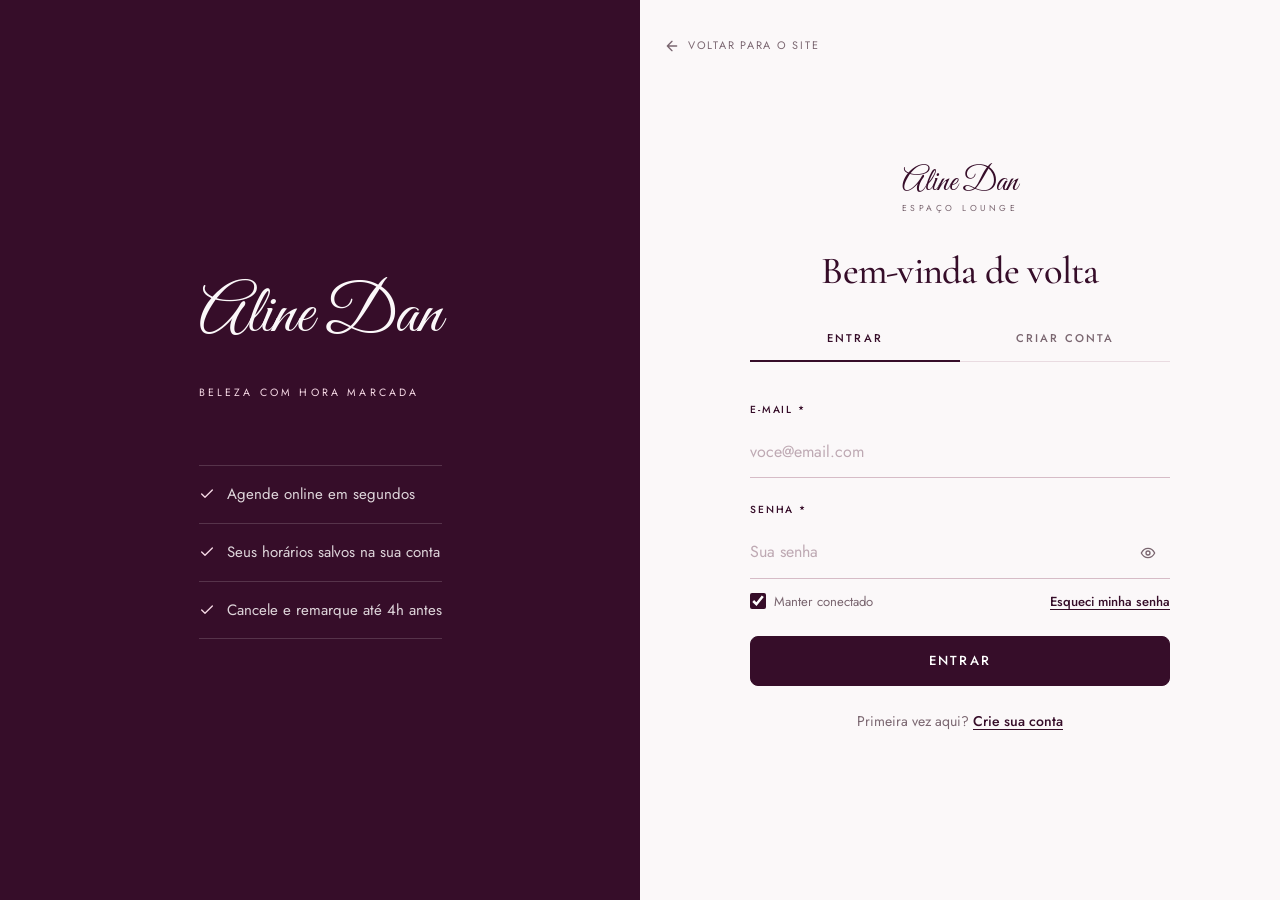
==== admin.html @ 1e23d1c7 "Menu travava ao abrir fora do hero: o desfoque do cabeçalho prendia o menu Fora do hero o cabeçalho " ====
<!DOCTYPE html>
<html lang="pt-BR">
<head>
  <meta charset="UTF-8" />
  <meta name="viewport" content="width=device-width, initial-scale=1" />
  <meta name="robots" content="noindex" />
  <meta name="description" content="Painel administrativo do salão Aline Dan." />
  <title>Painel · Aline Dan Espaço Lounge</title>
  <link rel="preconnect" href="https://fonts.googleapis.com" />
  <link rel="preconnect" href="https://fonts.gstatic.com" crossorigin />
  <link href="https://fonts.googleapis.com/css2?family=Cormorant+Garamond:ital,wght@0,400;0,500;0,600;1,400;1,500&family=Great+Vibes&family=Jost:wght@300;400;500&display=swap" rel="stylesheet" />
  <link rel="stylesheet" href="styles.css?v=95" />
</head>
<body>
  <a class="skip-link" href="#conteudo">Pular para o conteúdo</a>

  <header class="site-header is-solid">
    <div class="container header-inner">
      <a href="index.html" class="header-back">
        <svg class="icon icon-sm" viewBox="0 0 24 24" fill="none" stroke="currentColor" stroke-width="1.5" stroke-linecap="round" stroke-linejoin="round" aria-hidden="true"><path d="M19 12H5M12 19l-7-7 7-7"/></svg>
        <span>Ver o site</span>
      </a>

      <a href="index.html" class="brand" aria-label="Aline Dan — início">
        <span class="brand-script">Aline Dan</span>
        <span class="brand-sub">Painel administrativo</span>
      </a>

      <nav class="account-nav" aria-label="Navegação da conta">
        <a href="minha-conta.html" class="account-nav-link">Minha conta</a>
        <button type="button" class="btn-logout" id="btnLogout" aria-label="Sair da conta" title="Sair">
          <svg class="icon icon-sm" viewBox="0 0 24 24" fill="none" stroke="currentColor" stroke-width="1.5" stroke-linecap="round" stroke-linejoin="round" aria-hidden="true"><path d="M9 21H5a2 2 0 0 1-2-2V5a2 2 0 0 1 2-2h4"/><polyline points="16 17 21 12 16 7"/><line x1="21" y1="12" x2="9" y2="12"/></svg>
        </button>
      </nav>
    </div>
  </header>

  <main id="conteudo" class="account-page">
    <div class="container">
      <div id="adminLoading" class="bookings-empty"><p>Carregando o painel…</p></div>

      <div id="adminContent" hidden>
        <!-- Abas principais -->
        <div class="admin-tabs" role="tablist" aria-label="Seções do painel">
          <button type="button" class="admin-tab is-active" data-admin-tab="agenda" role="tab" aria-selected="true">Agenda</button>
          <button type="button" class="admin-tab" data-admin-tab="servicos" role="tab" aria-selected="false">Serviços</button>
          <button type="button" class="admin-tab" data-admin-tab="relatorio" role="tab" aria-selected="false">Relatório</button>
        </div>

        <!-- ================= AGENDA ================= -->
        <section id="tab-agenda">
          <div class="day-nav" role="group" aria-label="Escolher o dia">
            <button type="button" class="day-nav-btn" id="btnPrevDay" aria-label="Anterior">
              <svg class="icon icon-sm" viewBox="0 0 24 24" fill="none" stroke="currentColor" stroke-width="2" stroke-linecap="round" stroke-linejoin="round" aria-hidden="true"><path d="M15 18l-6-6 6-6"/></svg>
            </button>
            <div class="day-nav-current">
              <strong id="dayLabel">—</strong>
              <span class="day-nav-badge" id="dayBadge" hidden></span>
            </div>
            <button type="button" class="day-nav-btn" id="btnNextDay" aria-label="Próximo">
              <svg class="icon icon-sm" viewBox="0 0 24 24" fill="none" stroke="currentColor" stroke-width="2" stroke-linecap="round" stroke-linejoin="round" aria-hidden="true"><path d="M9 18l6-6-6-6"/></svg>
            </button>
            <button type="button" class="btn btn-ghost btn-sm" id="btnToday">Hoje</button>
            <label class="day-nav-picker">
              <span class="sr-only">Ir para uma data</span>
              <input type="date" id="dayPicker" aria-label="Ir para uma data" />
            </label>
            <div class="view-toggle" role="group" aria-label="Modo de visualização">
              <button type="button" class="view-toggle-btn is-active" id="btnViewDay" aria-pressed="true">Dia</button>
              <button type="button" class="view-toggle-btn" id="btnViewWeek" aria-pressed="false">Semana</button>
            </div>
          </div>

          <div class="admin-actions">
            <button type="button" class="btn btn-primary btn-sm" id="btnNewBooking" aria-expanded="false" aria-controls="newBookingForm">
              <svg class="icon icon-sm" viewBox="0 0 24 24" fill="none" stroke="currentColor" stroke-width="2" stroke-linecap="round" aria-hidden="true"><line x1="12" y1="5" x2="12" y2="19"/><line x1="5" y1="12" x2="19" y2="12"/></svg>
              Novo agendamento
            </button>
            <button type="button" class="btn btn-ghost btn-sm" id="btnNewBlock" aria-expanded="false" aria-controls="newBlockForm">
              <svg class="icon icon-sm" viewBox="0 0 24 24" fill="none" stroke="currentColor" stroke-width="2" stroke-linecap="round" aria-hidden="true"><circle cx="12" cy="12" r="10"/><line x1="4.9" y1="4.9" x2="19.1" y2="19.1"/></svg>
              Bloquear horário
            </button>
            <button type="button" class="btn btn-ghost btn-sm" id="btnRefresh">Atualizar</button>
          </div>

          <!-- Formulário: agendamento de balcão -->
          <form id="newBookingForm" class="admin-form" hidden novalidate>
            <h2 class="account-card-title">Novo agendamento (balcão)</h2>
            <div class="admin-form-grid">
              <div class="form-field">
                <label for="nbService">Serviço</label>
                <select id="nbService"></select>
              </div>
              <div class="form-field">
                <label for="nbPro">Profissional</label>
                <select id="nbPro"></select>
              </div>
              <div class="form-field">
                <label for="nbDate">Data</label>
                <input type="date" id="nbDate" />
              </div>
              <div class="form-field">
                <label for="nbTime">Horário</label>
                <select id="nbTime"><option value="">Escolha data/serviço</option></select>
              </div>
            </div>
            <div class="client-mode" role="radiogroup" aria-label="Tipo de cliente">
              <label class="client-mode-option"><input type="radio" name="nbClientMode" value="registered" checked /> Cliente cadastrada</label>
              <label class="client-mode-option"><input type="radio" name="nbClientMode" value="guest" /> Sem cadastro (balcão)</label>
            </div>
            <div id="nbRegisteredBox">
              <div class="form-field client-search">
                <label for="nbClientSearch">Buscar cliente (nome, e-mail ou telefone)</label>
                <input type="text" id="nbClientSearch" placeholder="Digite pelo menos 2 letras…" autocomplete="off" />
                <div class="client-results" id="nbClientResults" hidden></div>
                <p class="field-hint" id="nbClientChosen">Nenhuma cliente selecionada.</p>
              </div>
            </div>
            <div id="nbGuestBox" hidden>
              <div class="admin-form-grid">
                <div class="form-field">
                  <label for="nbGuestName">Nome da cliente</label>
                  <input type="text" id="nbGuestName" minlength="3" placeholder="Ex.: Ana Paula" />
                </div>
                <div class="form-field">
                  <label for="nbGuestPhone">Telefone</label>
                  <input type="tel" id="nbGuestPhone" inputmode="numeric" placeholder="(11) 99999-9999" />
                </div>
              </div>
            </div>
            <p class="field-error" id="nbError" role="alert" hidden></p>
            <div class="inline-form-actions">
              <button type="submit" class="btn btn-primary btn-sm" id="nbSubmit">
                <span class="btn-label">Confirmar agendamento</span><span class="btn-spinner" aria-hidden="true"></span>
              </button>
              <button type="button" class="btn btn-ghost btn-sm" id="nbCancel">Fechar</button>
            </div>
          </form>

          <!-- Formulário: bloqueio de agenda -->
          <form id="newBlockForm" class="admin-form" hidden novalidate>
            <h2 class="account-card-title">Bloquear horário</h2>
            <div class="admin-form-grid">
              <div class="form-field">
                <label for="blkPro">Profissional</label>
                <select id="blkPro"></select>
              </div>
              <div class="form-field">
                <label for="blkDate">Data</label>
                <input type="date" id="blkDate" />
              </div>
              <div class="form-field">
                <label for="blkStart">Das</label>
                <select id="blkStart"></select>
              </div>
              <div class="form-field">
                <label for="blkEnd">Até</label>
                <select id="blkEnd"></select>
              </div>
            </div>
            <label class="client-mode-option"><input type="checkbox" id="blkAllDay" /> Dia inteiro (09h–19h)</label>
            <div class="form-field">
              <label for="blkReason">Motivo (opcional)</label>
              <input type="text" id="blkReason" maxlength="120" placeholder="Ex.: férias, médico, almoço estendido…" />
            </div>
            <p class="field-error" id="blkError" role="alert" hidden></p>
            <div class="inline-form-actions">
              <button type="submit" class="btn btn-primary btn-sm" id="blkSubmit">
                <span class="btn-label">Bloquear</span><span class="btn-spinner" aria-hidden="true"></span>
              </button>
              <button type="button" class="btn btn-ghost btn-sm" id="blkCancel">Fechar</button>
            </div>
          </form>

          <div class="stat-grid" id="dayStats" aria-label="Resumo do dia">
            <div class="stat-card"><span class="stat-value" id="statBookings">–</span><span class="stat-label">Agendamentos no dia</span></div>
            <div class="stat-card"><span class="stat-value" id="statRevenue">–</span><span class="stat-label">Faturamento previsto</span></div>
            <div class="stat-card"><span class="stat-value" id="statFree">–</span><span class="stat-label">Horas livres na equipe</span></div>
          </div>

          <div id="blocksList"></div>
          <div id="cancelledList"></div>
          <div id="agendaWrap" aria-live="polite"></div>
        </section>

        <!-- ================= SERVIÇOS ================= -->
        <section id="tab-servicos" hidden>
          <header class="account-head">
            <h2>Serviços e preços</h2>
            <p class="section-sub">Altere nome, preço, duração e descrição — o site é atualizado na hora. Desative um serviço para escondê-lo sem perder o histórico.</p>
          </header>
          <div id="servicesEditor"></div>
          <button type="button" class="btn btn-primary btn-sm" id="btnAddService">
            <svg class="icon icon-sm" viewBox="0 0 24 24" fill="none" stroke="currentColor" stroke-width="2" stroke-linecap="round" aria-hidden="true"><line x1="12" y1="5" x2="12" y2="19"/><line x1="5" y1="12" x2="19" y2="12"/></svg>
            Adicionar serviço
          </button>
        </section>

        <!-- ================= RELATÓRIO ================= -->
        <section id="tab-relatorio" hidden>
          <header class="account-head">
            <h2>Relatório mensal</h2>
            <p class="section-sub">Números do mês com comparação ao mês anterior.</p>
          </header>
          <div class="form-field report-month">
            <label for="reportMonth">Mês</label>
            <input type="month" id="reportMonth" />
          </div>
          <div id="reportWrap"></div>
        </section>
      </div>
    </div>
  </main>

  <footer class="site-footer account-footer">
    <div class="container footer-bottom">
      <p>© 2026 Aline Dan — Salão de Beleza · Painel administrativo</p>
    </div>
  </footer>

  <script src="common.js?v=95"></script>
  <script src="admin.js?v=95"></script>
</body>
</html>
---- styles.css ----
/* ============================================================
   Aline Dan Espaço Lounge — Sistema visual "Editorial"
   Inspirado em: The Lane Salon, Spoke & Weal, Meche, Core Atelier,
   Woolmers e Salon SCK.
   Princípios: contraste tipográfico extremo, rótulos em caixa-alta
   espaçados, muito respiro, contorno fino no lugar de sombra.
   A marca é ROSA — aqui ele é usado com a disciplina que aqueles
   sites usam o preto.
   ============================================================ */

:root {
  /* ---- Marca ---- */
  --rosa: #D94F86;          /* rosa vivo: detalhes */
  --rosa-claro: #F6D9E5;
  --rosa-tint: #FBEAF1;
  --rosa-veu: #FDF4F8;

  /* ---- Semânticas ---- */
  --color-primary: var(--vinho);
  --color-primary-hover: var(--vinho-claro);
  --color-on-primary: #FFFFFF;
  --color-secondary: var(--rosa-claro);
  --color-accent: var(--vinho-claro);
  --color-background: #FBF8F9;
  --color-surface: #FFFFFF;
  --vinho: #360D29;              /* COR PRINCIPAL DA MARCA */
  --vinho-claro: #4A1339;        /* um tom acima, para hover */
  --vinho-escuro: #240818;       /* base do degradê do hero */
  --color-foreground: var(--vinho);
  --color-text: #3D2A31;
  --color-text-muted: #7A6670;
  --color-border: #E9DBE1;
  --color-border-strong: #D6BCC7;
  --color-tint: var(--rosa-tint);
  --color-tint-soft: var(--rosa-veu);
  --color-destructive: #B42318;
  --color-success: #0F7B52;
  --color-success-bg: #ECFDF5;
  --color-ring: var(--vinho);
  --color-ink-inverse: #FBF8F9;

  /* ---- Tipografia ---- */
  --font-display: 'Cormorant Garamond', Georgia, serif;
  --font-heading: 'Cormorant Garamond', Georgia, serif;
  --font-body: 'Jost', system-ui, -apple-system, sans-serif;
  --font-script: 'Great Vibes', cursive;

  /* ---- Espaço (respiro editorial) ---- */
  --space-1: 4px;  --space-2: 8px;  --space-3: 12px; --space-4: 16px;
  --space-5: 24px; --space-6: 40px; --space-7: 64px; --space-8: 104px;
  --space-9: 152px;

  /* ---- Forma ---- */
  --radius-sm: 8px;
  --radius-md: 14px;
  --radius-lg: 20px;
  --radius-full: 999px;
  --hairline: 1px solid var(--color-border);

  --shadow-sm: 0 1px 2px rgba(54, 13, 41, 0.05);
  --shadow-md: 0 2px 8px rgba(54, 13, 41, 0.06), 0 12px 32px rgba(54, 13, 41, 0.07);
  --shadow-lg: 0 4px 16px rgba(54, 13, 41, 0.07), 0 32px 72px rgba(54, 13, 41, 0.11);

  /* ---- Movimento ---- */
  --ease: cubic-bezier(0.22, 1, 0.36, 1);
  /* Curva com aceleração E desaceleração: nada começa nem para de supetão.
     É a que usamos onde o movimento é grande e dá para reparar. */
  --ease-soft: cubic-bezier(0.4, 0.06, 0.16, 1);
  --dur: 300ms;
  --dur-slow: 780ms;            /* entradas ao rolar a página */
  --dur-header: 450ms;          /* troca de estado do cabeçalho */
  --header-h: 84px;
  --header-h-solid: 70px;
}

/* ============================================================
   RESET
   ============================================================ */
*, *::before, *::after { box-sizing: border-box; }
html { scroll-behavior: smooth; -webkit-text-size-adjust: 100%; }
body {
  margin: 0;
  font-family: var(--font-body);
  font-size: 16px;
  line-height: 1.65;
  color: var(--color-text);
  background: var(--color-background);
  -webkit-font-smoothing: antialiased;
  -moz-osx-font-smoothing: grayscale;
}
img, svg { max-width: 100%; display: block; }
[hidden] { display: none !important; }
h1, h2, h3, h4 {
  margin: 0;
  font-family: var(--font-display);
  color: var(--color-foreground);
  font-weight: 500;
  line-height: 1.04;
  letter-spacing: -0.02em;
}
p { margin: 0 0 var(--space-4); }
ul, ol { margin: 0; padding: 0; list-style: none; }
a { color: var(--color-primary); }
button { font: inherit; }
fieldset { border: 0; margin: 0; padding: 0; min-inline-size: auto; }
legend { padding: 0; }

:focus-visible {
  outline: 2px solid var(--color-ring);
  outline-offset: 3px;
}
.skip-link {
  position: absolute; left: -9999px; top: 0; z-index: 1000;
  background: var(--color-foreground); color: #fff;
  padding: var(--space-3) var(--space-5); font-weight: 500;
}
.skip-link:focus { left: 0; }
.sr-only {
  position: absolute; width: 1px; height: 1px; padding: 0; margin: -1px;
  overflow: hidden; clip: rect(0 0 0 0); white-space: nowrap; border: 0;
}

/* ============================================================
   ESTRUTURA
   ============================================================ */
.container { width: 100%; max-width: 1240px; margin-inline: auto; padding-inline: var(--space-5); }
.container-narrow { max-width: 780px; }
.container-wide { max-width: 1480px; }
@media (min-width: 900px) { .container { padding-inline: var(--space-7); } }

.icon { width: 20px; height: 20px; flex-shrink: 0; }
.icon-sm { width: 16px; height: 16px; }

.section { padding-block: var(--space-8); }
.section-alt { background: var(--color-surface); }
.section-tint { background: var(--rosa-veu); }

/* Rótulo de seção: caixa-alta, bem espaçado, com numeração editorial */
.eyebrow {
  display: inline-flex; align-items: center; gap: var(--space-3);
  font-size: 0.68rem; font-weight: 500;
  letter-spacing: 0.32em; text-transform: uppercase;
  color: var(--color-primary);
  margin: 0 0 var(--space-5);
}
.eyebrow::before {
  content: attr(data-num);
  font-variant-numeric: tabular-nums;
  color: var(--color-border-strong);
  letter-spacing: 0.1em;
}

.section-head { max-width: 720px; margin-bottom: var(--space-7); }
.section-head.is-centered { margin-inline: auto; text-align: center; }
.section-head.is-centered .eyebrow { justify-content: center; }
.section-head h2 { font-size: clamp(2.6rem, 6vw, 4.4rem); }
.section-head h2 em { font-style: italic; color: var(--color-primary); }
.section-sub {
  margin: var(--space-4) 0 0;
  font-size: 1.05rem; line-height: 1.75; color: var(--color-text-muted);
  max-width: 56ch;
}
.is-centered .section-sub { margin-inline: auto; }

/* Régua fina entre blocos */
.rule { border: 0; border-top: var(--hairline); margin: 0; }

/* ============================================================
   BOTÕES
   ============================================================ */
.btn {
  display: inline-flex; align-items: center; justify-content: center; gap: var(--space-2);
  min-height: 50px; padding: var(--space-3) var(--space-6);
  border: 1px solid transparent; border-radius: var(--radius-sm);
  font-family: var(--font-body); font-weight: 500; font-size: 0.82rem;
  letter-spacing: 0.16em; text-transform: uppercase; text-decoration: none;
  cursor: pointer; white-space: nowrap;
  transition: background-color var(--dur) var(--ease), color var(--dur) var(--ease),
              border-color var(--dur) var(--ease), opacity var(--dur) var(--ease);
}
/* O preenchimento sobe de baixo no hover, em vez de a cor trocar de uma vez */
.btn { position: relative; overflow: hidden; isolation: isolate; }
.btn::before {
  content: ""; position: absolute; inset: 0; z-index: -1;
  transform: scaleY(0); transform-origin: bottom;
  transition: transform 420ms var(--ease);
}
.btn:hover::before { transform: scaleY(1); }
.btn:active { transform: translateY(1px); }

.btn-primary { background: var(--vinho); color: var(--color-on-primary); border-color: var(--vinho); }
.btn-primary::before { background: var(--vinho-claro); }     /* clareia um tom no hover */
.btn-primary:hover { border-color: var(--vinho-claro); }
.btn-ghost { background: transparent; color: var(--color-foreground); border-color: var(--color-border-strong); }
/* Sem preenchimento no hover: continua transparente, só a borda ganha corpo. */
.btn-ghost::before { content: none; }
.btn-ghost:hover { background: transparent; color: var(--vinho); border-color: var(--vinho); }
.btn-invert { background: transparent; color: var(--color-ink-inverse); border-color: rgba(251, 248, 249, 0.35); }
.btn-invert:hover { background: var(--color-ink-inverse); color: var(--color-foreground); }
.btn-whatsapp { background: #0E7A40; color: #fff; border-color: #0E7A40; }
.btn-whatsapp:hover { background: #0B6334; border-color: #0B6334; }
.btn-sm { min-height: 42px; padding: var(--space-2) var(--space-4); font-size: 0.72rem; }
.btn-lg { min-height: 58px; padding: var(--space-4) var(--space-7); font-size: 0.86rem; }
.btn-block { width: 100%; }
.btn[disabled] { opacity: 0.45; cursor: not-allowed; }

.btn-spinner {
  display: none; width: 15px; height: 15px;
  border: 2px solid rgba(255, 255, 255, 0.35); border-top-color: #fff;
  border-radius: 50%; animation: spin 0.7s linear infinite;
}
.btn.is-loading .btn-spinner { display: inline-block; }
.btn.is-loading { pointer-events: none; opacity: 0.8; }
@keyframes spin { to { transform: rotate(360deg); } }

/* Link com sublinhado que cresce */
.link-underline {
  display: inline-flex; align-items: center; gap: var(--space-2);
  color: var(--color-foreground); text-decoration: none;
  font-size: 0.78rem; letter-spacing: 0.16em; text-transform: uppercase; font-weight: 500;
  padding-bottom: 4px; border-bottom: 1px solid var(--color-border-strong);
  transition: border-color var(--dur) var(--ease), color var(--dur) var(--ease);
}
.link-underline:hover { color: var(--color-primary); border-color: var(--color-primary); }

/* ============================================================
   CABEÇALHO — transparente sobre o hero, sólido ao rolar
   ============================================================ */
.site-header {
  position: fixed; top: 0; left: 0; right: 0; z-index: 100;
  background: transparent; border-bottom: 1px solid transparent;
  box-shadow: 0 0 0 rgba(54, 13, 41, 0);
  transition: background-color var(--dur-header) var(--ease),
              border-color var(--dur-header) var(--ease),
              box-shadow var(--dur-header) var(--ease);
}
/* O fundo translúcido e o desfoque do modo sólido ficam numa camada à parte.
   Com backdrop-filter no próprio <header>, ele vira o bloco de contenção dos
   filhos position: fixed — e o menu em cortina, que mora dentro dele, ficava
   espremido na faixa do cabeçalho (188px) até o desfoque terminar de sumir. */
.site-header::before {
  content: ""; position: absolute; inset: 0; z-index: 0; pointer-events: none;
  background-color: transparent;
  transition: background-color var(--dur-header) var(--ease),
              backdrop-filter var(--dur-header) var(--ease),
              -webkit-backdrop-filter var(--dur-header) var(--ease);
}
.site-header.is-solid::before {
  background-color: rgba(251, 248, 249, 0.94);
  backdrop-filter: blur(14px); -webkit-backdrop-filter: blur(14px);
}
.header-inner {
  display: grid; grid-template-columns: 1fr auto 1fr; align-items: center;
  gap: var(--space-4); min-height: var(--header-h);
  position: relative; z-index: 2;   /* acima do overlay, que é irmão dentro do <header> */
  transition: min-height var(--dur-header) var(--ease);
}
.site-header.is-solid .header-inner { min-height: var(--header-h-solid); }

/* A marca encolhe um tico ao fixar (escala, sem reflow) */
.brand { transition: transform var(--dur-header) var(--ease); transform-origin: center; }
.site-header.is-solid .brand { transform: scale(0.9); }

/* Tudo que troca de cor acompanha o mesmo tempo — sem saltos */
.site-header .brand-script,
.site-header .brand-sub,
.site-header .menu-toggle,
.site-header .menu-word,
.site-header .user-chip,
.site-header .btn,
.site-header .btn-logout,
.site-header .pro-avatar,
.site-header .pro-avatar svg,
.site-header .nav-links a {
  transition: color var(--dur-header) var(--ease),
              background-color var(--dur-header) var(--ease),
              border-color var(--dur-header) var(--ease);
}
/* Escalonamento: os elementos do cabeçalho trocam de cor em cascata,
   da esquerda para a direita, em vez de virarem todos no mesmo instante. */
.site-header .menu-toggle { transition-delay: 0ms; }
.site-header .brand-script,
.site-header .brand-sub { transition-delay: 60ms; }
.site-header .btn-ghost { transition-delay: 110ms; }
.site-header .user-chip,
.site-header .pro-avatar,
.site-header .pro-avatar svg { transition-delay: 150ms; }
.site-header .btn-logout { transition-delay: 180ms; }
.site-header .btn-primary { transition-delay: 210ms; }

/* as barrinhas do menu mantêm a animação do "X" */
.site-header .menu-bars span {
  transition: background-color var(--dur-header) var(--ease),
              transform var(--dur) var(--ease),
              opacity var(--dur) var(--ease);
}

/* Sobre a imagem: tudo em branco */
.site-header:not(.is-solid) { color: #fff; }
.site-header:not(.is-solid) .brand-script,
.site-header:not(.is-solid) .brand-sub,
.site-header:not(.is-solid) .menu-toggle,
.site-header:not(.is-solid) .user-chip { color: #fff; }
.site-header:not(.is-solid) .menu-bars span { background: #fff; }
.site-header:not(.is-solid) .btn-ghost { color: #fff; border-color: rgba(255, 255, 255, 0.5); }
.site-header:not(.is-solid) .btn-ghost:hover { background: transparent; color: #fff; border-color: #fff; }
.site-header:not(.is-solid) .btn-primary { background: #fff; color: var(--vinho); border-color: #fff; }

/* O "Agendar" do cabeçalho se esvazia no hover, igual ao do hero:
   sai o preenchimento e ficam só a borda e o texto. */
.site-header .btn-primary::before { content: none; }
.site-header:not(.is-solid) .btn-primary:hover { background: transparent; color: #fff; border-color: #fff; }
.site-header.is-solid .btn-primary:hover { background: transparent; color: var(--vinho); border-color: var(--vinho); }

/* O escalonamento vale para a troca de estado do cabeçalho — nunca para o
   hover, senão o botão demoraria 210ms para reagir ao mouse. */
.site-header .btn:hover,
.site-header .user-chip:hover,
.site-header .btn-logout:hover,
.site-header .menu-toggle:hover { transition-delay: 0s; }
.site-header:not(.is-solid) .user-chip { border-color: rgba(255, 255, 255, 0.4); }
.site-header:not(.is-solid) .pro-avatar { background: rgba(255, 255, 255, 0.16); border-color: rgba(255, 255, 255, 0.4); color: #fff; }
.site-header:not(.is-solid) .btn-logout { color: rgba(255, 255, 255, 0.75); }

/* Depois de rolar */
.site-header.is-solid {
  border-bottom-color: var(--color-border);
  box-shadow: 0 6px 28px rgba(54, 13, 41, 0.09);
}

.brand { display: flex; flex-direction: column; align-items: center; text-decoration: none; line-height: 1; }
.brand-script { font-family: var(--font-script); font-size: 2rem; color: var(--color-foreground); }
.brand-sub { font-size: 0.54rem; letter-spacing: 0.4em; text-transform: uppercase; color: var(--color-text-muted); margin-top: 5px; }
.site-header:not(.is-solid) .brand-sub { color: rgba(255, 255, 255, 0.72); }

.header-actions { display: flex; align-items: center; justify-content: flex-end; gap: var(--space-3); }

/* Botão de menu (hambúrguer + palavra) */
.menu-toggle {
  display: inline-flex; align-items: center; gap: var(--space-3);
  min-height: 44px; padding: 0; border: 0; background: transparent;
  color: var(--color-foreground); cursor: pointer;
  font: inherit; font-size: 0.68rem; font-weight: 500;
  letter-spacing: 0.2em; text-transform: uppercase;
  justify-self: start;
}
.menu-bars { display: flex; flex-direction: column; gap: 5px; width: 22px; }
.menu-bars span { display: block; height: 1px; background: var(--color-foreground); transition: transform var(--dur) var(--ease), opacity var(--dur) var(--ease); }
.menu-toggle[aria-expanded="true"] .menu-bars span:first-child { transform: translateY(6px) rotate(45deg); }
.menu-toggle[aria-expanded="true"] .menu-bars span:nth-child(2) { opacity: 0; }
.menu-toggle[aria-expanded="true"] .menu-bars span:last-child { transform: translateY(-6px) rotate(-45deg); }
@media (max-width: 560px) { .menu-word { display: none; } }

/* ---------- Menu em overlay de tela cheia ---------- */
.main-nav {
  position: fixed; inset: 0; z-index: 1;
  background: var(--rosa-veu);
  padding: calc(var(--header-h) + var(--space-6)) 0 var(--space-7);
  overflow-y: auto; overscroll-behavior: contain;
  opacity: 0; visibility: hidden; transform: translateY(-12px);
  transition: opacity var(--dur-header) var(--ease),
              transform var(--dur-header) var(--ease),
              visibility 0s linear var(--dur-header);
}
.main-nav.is-open {
  opacity: 1; visibility: visible; transform: none;
  transition: opacity var(--dur-header) var(--ease),
              transform var(--dur-header) var(--ease),
              visibility 0s;
}
body.menu-open { overflow: hidden; }

/* Entrada em cascata: cada bloco do menu chega um pouquinho depois do anterior */
.main-nav .nav-kicker,
.main-nav .nav-links li,
.main-nav .nav-desc,
.main-nav .nav-aside > .btn,
.main-nav .nav-mini,
.main-nav .nav-bottom {
  opacity: 0; transform: translateY(16px);
  transition: opacity 520ms var(--ease), transform 520ms var(--ease);
}
.main-nav.is-open .nav-kicker,
.main-nav.is-open .nav-links li,
.main-nav.is-open .nav-desc,
.main-nav.is-open .nav-aside > .btn,
.main-nav.is-open .nav-mini,
.main-nav.is-open .nav-bottom { opacity: 1; transform: none; }

.main-nav.is-open .nav-kicker { transition-delay: 90ms; }
.main-nav.is-open .nav-links li:nth-child(1) { transition-delay: 150ms; }
.main-nav.is-open .nav-links li:nth-child(2) { transition-delay: 205ms; }
.main-nav.is-open .nav-links li:nth-child(3) { transition-delay: 260ms; }
.main-nav.is-open .nav-links li:nth-child(4) { transition-delay: 315ms; }
.main-nav.is-open .nav-links li:nth-child(5) { transition-delay: 370ms; }
.main-nav.is-open .nav-links li:nth-child(6) { transition-delay: 425ms; }
.main-nav.is-open .nav-desc { transition-delay: 330ms; }
.main-nav.is-open .nav-aside > .btn { transition-delay: 390ms; }
.main-nav.is-open .nav-mini { transition-delay: 450ms; }
.main-nav.is-open .nav-bottom { transition-delay: 510ms; }

/* Categorias entram em sequência dentro da faixa de baixo */
.main-nav .nav-cat { opacity: 0; transform: translateY(10px); transition: opacity 420ms var(--ease), transform 420ms var(--ease), color var(--dur) var(--ease), border-color var(--dur) var(--ease); }
.main-nav.is-open .nav-cat { opacity: 1; transform: none; }
.main-nav.is-open .nav-cat:nth-child(1) { transition-delay: 560ms; }
.main-nav.is-open .nav-cat:nth-child(2) { transition-delay: 600ms; }
.main-nav.is-open .nav-cat:nth-child(3) { transition-delay: 640ms; }
.main-nav.is-open .nav-cat:nth-child(4) { transition-delay: 680ms; }
.main-nav.is-open .nav-cat:nth-child(5) { transition-delay: 720ms; }
.main-nav.is-open .nav-cat:nth-child(6) { transition-delay: 760ms; }
.main-nav.is-open .nav-cat:nth-child(7) { transition-delay: 800ms; }
.main-nav.is-open .nav-cat:nth-child(8) { transition-delay: 840ms; }
.main-nav.is-open .nav-cat:nth-child(9) { transition-delay: 880ms; }

.nav-inner { display: grid; gap: var(--space-7); }
@media (min-width: 900px) { .nav-inner { grid-template-columns: 1.6fr 1fr; gap: var(--space-8); } }

.nav-kicker {
  font-size: 0.62rem; font-weight: 500; letter-spacing: 0.3em; text-transform: uppercase;
  color: var(--color-border-strong); margin: 0 0 var(--space-5);
}

/* Links grandes em serifa, duas colunas */
.nav-links { display: grid; gap: 0 var(--space-7); }
@media (min-width: 620px) { .nav-links { grid-template-columns: 1fr 1fr; } }
.nav-links a {
  display: inline-block; text-decoration: none; color: var(--color-foreground);
  font-family: var(--font-display); font-size: clamp(2rem, 4.4vw, 3rem);
  font-weight: 500; line-height: 1.24; letter-spacing: -0.02em;
  padding: var(--space-1) 0;
  transition: color var(--dur) var(--ease), transform var(--dur) var(--ease);
}
.nav-links a:hover { color: var(--color-primary); transform: translateX(6px); }

/* Coluna de apoio */
.nav-aside { display: flex; flex-direction: column; align-items: flex-start; gap: var(--space-5); }
@media (min-width: 900px) { .nav-aside { padding-top: calc(var(--space-5) + 4px); } }
.nav-desc { margin: 0; color: var(--color-text-muted); font-size: 0.96rem; line-height: 1.7; max-width: 34ch; }
.nav-mini { display: flex; flex-direction: column; gap: var(--space-2); }
.nav-mini a {
  color: var(--color-primary); text-decoration: none;
  font-size: 0.66rem; letter-spacing: 0.2em; text-transform: uppercase;
  transition: color var(--dur) var(--ease);
}
.nav-mini a:hover { color: var(--color-foreground); }

/* Faixa inferior: categorias de serviço */
.nav-bottom { margin-top: var(--space-7); padding-top: var(--space-6); border-top: 1px solid var(--color-border-strong); }
.nav-cats { display: grid; gap: 0 var(--space-6); grid-template-columns: 1fr; }
@media (min-width: 620px) { .nav-cats { grid-template-columns: repeat(2, 1fr); } }
@media (min-width: 900px) { .nav-cats { grid-template-columns: repeat(3, 1fr); } }
.nav-cat {
  display: flex; align-items: baseline; justify-content: space-between; gap: var(--space-4);
  width: 100%; min-height: 46px; padding: var(--space-2) 0;
  background: none; border: 0; border-bottom: var(--hairline); cursor: pointer;
  font: inherit; color: var(--color-foreground); text-align: left;
  transition: color var(--dur) var(--ease), border-color var(--dur) var(--ease);
}
.nav-cat:hover { color: var(--color-primary); border-color: var(--color-primary); }
.nav-cat span { font-size: 0.62rem; letter-spacing: 0.16em; color: var(--color-border-strong); font-variant-numeric: tabular-nums; }

/* Com o menu aberto o cabeçalho ganha o fundo do overlay (para o conteúdo
   rolar por baixo sem se sobrepor ao logo) e o texto fica escuro. */
body.menu-open .site-header { background: var(--rosa-veu); border-bottom-color: transparent; box-shadow: none; }
body.menu-open .site-header .brand-script,
body.menu-open .site-header .brand-sub,
body.menu-open .site-header .menu-toggle { color: var(--color-foreground); }
body.menu-open .site-header .menu-bars span { background: var(--color-foreground); }
body.menu-open .site-header .btn-ghost { color: var(--color-foreground); border-color: var(--color-border-strong); }
body.menu-open .site-header .btn-primary { background: var(--color-primary); color: #fff; border-color: var(--color-primary); }
body.menu-open .site-header .pro-avatar { background: var(--rosa-tint); border-color: var(--color-border-strong); color: var(--color-primary); }
body.menu-open .site-header .btn-logout { color: var(--color-text-muted); }

@media (prefers-reduced-motion: reduce) {
  .main-nav { transition: none; }
  .nav-links a:hover { transform: none; }
}

/* Cabeçalho no celular: hambúrguer + logo + Agendar; o resto vai para o menu */
.brand-script { white-space: nowrap; }
@media (max-width: 760px) {
  .header-inner { min-height: 72px; gap: var(--space-2); }
  .brand-script { font-size: 1.55rem; }
  .brand-sub { font-size: 0.46rem; letter-spacing: 0.26em; }
  .header-actions .btn-admin,
  .header-actions .btn-logout { display: none; }
}
@media (max-width: 420px) {
  .header-actions .btn-primary { padding-inline: var(--space-4); font-size: 0.66rem; }
  .brand-sub { display: none; }
}

/* ============================================================
   HERO — imagem em tela cheia, conteúdo centralizado
   ============================================================ */
.hero {
  position: relative; min-height: 100svh;
  display: flex; flex-direction: column; align-items: center; justify-content: center;
  padding: calc(84px + var(--space-8)) var(--space-5) var(--space-8);
  text-align: center; overflow: hidden; isolation: isolate;
}
.hero-bg { position: absolute; inset: 0; z-index: -1; }
.hero-media { width: 100%; height: 100%; object-fit: cover; display: block; }
/* Em tela estreita a foto é cortada de lado: puxa o enquadramento para a
   entrada, senão a placa do prédio cai bem atrás do título. */
@media (max-width: 900px) {
  .hero-media { object-position: 20% 62%; }
}
/* O véu escuro sobre a foto: sem ele o texto branco some no céu da fachada */
.hero-scrim {
  position: absolute; inset: 0;
  background:
    linear-gradient(180deg, rgba(36, 8, 24, 0.62) 0%, rgba(36, 8, 24, 0.50) 45%, rgba(36, 8, 24, 0.82) 100%),
    radial-gradient(ellipse 70% 55% at 50% 45%, rgba(36, 8, 24, 0.45), transparent 75%);
}

.hero-inner { max-width: 900px; color: #fff; }
.hero-kicker {
  font-size: 0.68rem; font-weight: 500; letter-spacing: 0.3em; text-transform: uppercase;
  color: rgba(255, 255, 255, 0.82); margin-bottom: var(--space-5);
}
.hero h1 {
  color: #fff; font-size: clamp(2.6rem, 6.6vw, 5.4rem);
  line-height: 1.06; margin-bottom: var(--space-5);
  text-shadow: 0 2px 24px rgba(36, 8, 24, 0.38);
}
.hero h1 em { font-style: italic; color: var(--rosa-claro); }

.hero-services {
  display: flex; flex-wrap: wrap; justify-content: center; align-items: center;
  gap: var(--space-2) var(--space-4);
  font-size: 0.68rem; letter-spacing: 0.24em; text-transform: uppercase;
  color: rgba(255, 255, 255, 0.86); margin-bottom: var(--space-6);
}
.hero-services span { display: inline-flex; align-items: center; gap: var(--space-4); }
.hero-services span:not(:last-child)::after { content: "·"; color: var(--rosa-claro); letter-spacing: 0; }

.hero-ctas { display: flex; flex-wrap: wrap; justify-content: center; gap: var(--space-3); margin-bottom: var(--space-6); }
.btn-pill-solid, .btn-pill-outline {
  display: inline-flex; align-items: center; justify-content: center;
  min-height: 54px; padding: var(--space-3) var(--space-7);
  border-radius: var(--radius-full); border: 1px solid;
  font-family: var(--font-body); font-size: 0.74rem; font-weight: 500;
  letter-spacing: 0.2em; text-transform: uppercase; text-decoration: none; cursor: pointer;
  transition: background-color var(--dur) var(--ease), color var(--dur) var(--ease), border-color var(--dur) var(--ease);
}
.btn-pill-solid { background: #fff; color: var(--vinho); border-color: #fff; }
/* No hover ele se esvazia: fica transparente, com borda e texto brancos. */
.btn-pill-solid:hover { background: transparent; color: #fff; border-color: #fff; }
/* As pílulas não usam o preenchimento que sobe — atrapalharia o esvaziamento. */
.btn-pill-solid::before, .btn-pill-outline::before { content: none; }
.btn-pill-solid, .btn-pill-outline { position: relative; }
.btn-pill-solid:active, .btn-pill-outline:active { transform: scale(0.97); }
.btn-pill-outline { background: transparent; color: #fff; border-color: rgba(255, 255, 255, 0.65); }
.btn-pill-outline:hover { background: #fff; color: var(--color-foreground); border-color: #fff; }

.hero-slot {
  display: inline-flex; align-items: center; gap: var(--space-2); margin: 0; border-radius: var(--radius-full);
  font-size: 0.72rem; letter-spacing: 0.12em; text-transform: uppercase;
  color: rgba(255, 255, 255, 0.75);
}
.hero-slot #nextSlotHint { color: #fff; font-weight: 500; }
.dot { width: 6px; height: 6px; border-radius: 50%; background: #5FD3A0; flex-shrink: 0; }

.hero-follow {
  position: absolute; left: 50%; bottom: var(--space-5); transform: translateX(-50%);
  font-size: 0.62rem; letter-spacing: 0.28em; text-transform: uppercase;
  color: rgba(255, 255, 255, 0.65); text-decoration: none; white-space: nowrap;
}
.hero-follow:hover { color: #fff; }
@media (max-width: 560px) { .hero-follow { display: none; } }

/* Faixa corrida com a assinatura */
.marquee { border-block: var(--hairline); padding-block: var(--space-4); overflow: hidden; background: var(--color-surface); }
.marquee-track { display: flex; width: max-content; animation: marquee 20s linear infinite; }
.marquee span {
  display: inline-flex; align-items: center; gap: var(--space-6);
  font-family: var(--font-display); font-size: 1.5rem; font-style: italic;
  color: var(--color-text-muted); white-space: nowrap; margin-inline-end: var(--space-6);
}
.marquee span::after { content: "·"; color: var(--color-primary); font-style: normal; }
@keyframes marquee { from { transform: translateX(0); } to { transform: translateX(-20%); } }
@media (prefers-reduced-motion: reduce) { .marquee-track { animation: none; } }

/* ============================================================
   SERVIÇOS
   ============================================================ */
/* Busca por serviço, acima dos filtros de categoria */
.services-search { margin-bottom: var(--space-4); }
.search-field {
  display: flex; align-items: center; gap: var(--space-3);
  max-width: 440px; padding: 0 var(--space-4);
  border: 1px solid var(--color-border); border-radius: var(--radius-full);
  background: var(--color-surface);
  transition: border-color var(--dur) var(--ease), box-shadow var(--dur) var(--ease);
}
.search-field:hover { border-color: var(--color-border-strong); }
.search-field:focus-within { border-color: var(--vinho); box-shadow: 0 0 0 3px rgba(54, 13, 41, 0.08); }
.search-icon { flex: none; color: var(--color-text-muted); }
.search-field input {
  flex: 1; min-width: 0; min-height: 46px; padding: 0;
  border: 0; background: transparent; font: inherit; font-size: 0.95rem;
  color: var(--color-foreground);
}
.search-field input::placeholder { color: var(--color-text-muted); }
.search-field input:focus { outline: none; }
/* o X nativo do type=search duplicaria o nosso botão */
.search-field input::-webkit-search-cancel-button { display: none; }
.search-clear {
  flex: none; display: inline-flex; align-items: center; justify-content: center;
  width: 28px; height: 28px; padding: 0; border: 0; border-radius: var(--radius-full);
  background: transparent; color: var(--color-text-muted); cursor: pointer;
  transition: all var(--dur) var(--ease);
}
.search-clear:hover { background: var(--rosa-veu); color: var(--vinho); }
.catalogo-vazio {
  padding: var(--space-7) var(--space-5); text-align: center;
  border: 1px dashed var(--color-border-strong); border-radius: var(--radius-md);
  color: var(--color-text-muted);
}
.catalogo-vazio .icon { color: var(--color-primary); opacity: 0.5; margin-bottom: var(--space-3); }
.catalogo-vazio p { margin: 0 0 var(--space-2); }
.catalogo-vazio strong { color: var(--color-foreground); }
.catalogo-vazio code {
  font-family: ui-monospace, monospace; font-size: 0.86em;
  background: var(--rosa-veu); padding: 2px 6px; border-radius: 4px;
}

.services-empty {
  padding: var(--space-6) 0; margin: 0; color: var(--color-text-muted);
  border-bottom: var(--hairline); line-height: 1.7;
}
.services-empty strong { color: var(--color-foreground); }
.link-inline {
  padding: 0; border: 0; background: none; font: inherit; color: var(--vinho);
  text-decoration: underline; text-underline-offset: 3px; cursor: pointer;
}

.cat-chips { display: flex; gap: var(--space-2); flex-wrap: wrap; margin-bottom: var(--space-6); }
.cat-chip {
  min-height: 40px; padding: var(--space-2) var(--space-4);
  border: 1px solid var(--color-border); border-radius: var(--radius-full);
  background: transparent; color: var(--color-text-muted);
  font: inherit; font-size: 0.72rem; font-weight: 500;
  letter-spacing: 0.12em; text-transform: uppercase; cursor: pointer;
  transition: all var(--dur) var(--ease);
}
.cat-chip:hover { border-color: var(--color-border-strong); color: var(--color-foreground); }
.cat-chip.is-active { background: var(--color-foreground); border-color: var(--color-foreground); color: #fff; }

/* Lista de serviços em linhas editoriais */
.services-grid { display: flex; flex-direction: column; border-top: var(--hairline); }
.service-card {
  display: grid; align-items: baseline; gap: var(--space-2) var(--space-5);
  grid-template-columns: 1fr auto;
  padding: var(--space-5) 0; border-bottom: var(--hairline);
  position: relative;
  transition: background-color var(--dur) var(--ease);
}
@media (min-width: 860px) {
  .service-card { grid-template-columns: 1.6fr 2fr auto auto; padding-inline: var(--space-4); }
  .service-card:hover { background: var(--rosa-veu); }
}
.service-card h3 {
  font-size: 1.5rem; font-weight: 500; letter-spacing: -0.01em;
  display: flex; align-items: baseline; gap: var(--space-3);
}
.service-icon { display: none; }
.service-desc {
  margin: 0; grid-column: 1 / -1; font-size: 0.92rem; color: var(--color-text-muted);
  max-width: 52ch;
}
@media (min-width: 860px) { .service-desc { grid-column: auto; } }
.service-meta { display: flex; align-items: baseline; gap: var(--space-4); }
.service-meta .price {
  font-family: var(--font-body); font-size: 1rem; font-weight: 500;
  color: var(--color-foreground); font-variant-numeric: tabular-nums; white-space: nowrap;
}
.service-meta .duration {
  display: inline-flex; align-items: center; gap: var(--space-1);
  font-size: 0.72rem; letter-spacing: 0.1em; text-transform: uppercase;
  color: var(--color-text-muted); white-space: nowrap;
}
.service-meta .duration .icon { display: none; }
.service-card .btn { align-self: center; justify-self: start; }
@media (min-width: 860px) { .service-card .btn { justify-self: end; } }

.services-more {
  display: flex; flex-direction: column; align-items: center; gap: var(--space-3);
  margin-top: var(--space-6);
}
.services-more:empty { margin-top: 0; }
.services-count {
  margin: 0; font-size: 0.66rem; letter-spacing: 0.2em; text-transform: uppercase;
  color: var(--color-text-muted);
}

/* ============================================================
   SOBRE
   ============================================================ */
/* ============================================================
   VITRINE DE SERVIÇOS — um bloco por tipo, foto e texto alternando
   ============================================================ */
.svc-showcase { display: grid; gap: var(--space-8); }
.svc-block { display: grid; gap: var(--space-5); align-items: center; }
@media (min-width: 860px) {
  .svc-block { grid-template-columns: 0.9fr 1.1fr; gap: var(--space-8); }
  /* Blocos pares invertem: a foto vai para a direita. As COLUNAS precisam
     inverter junto, senao a foto da direita fica 22% maior que a da esquerda. */
  .svc-block:nth-child(even) { grid-template-columns: 1.1fr 0.9fr; }
  .svc-block:nth-child(even) .svc-photo { order: 2; }
}
.svc-photo {
  aspect-ratio: 4 / 5; border-radius: var(--radius-lg); overflow: hidden;
  background: var(--rosa-tint); border: var(--hairline);
}
@media (min-width: 860px) { .svc-photo { aspect-ratio: 4 / 4.4; } }
.svc-photo img { width: 100%; height: 100%; object-fit: cover; display: block; }
/* Enquanto a foto da categoria não chega */
.svc-photo-holder {
  width: 100%; height: 100%; display: flex; flex-direction: column;
  align-items: center; justify-content: center; gap: var(--space-3);
  background: linear-gradient(160deg, var(--rosa-veu), var(--rosa-tint));
  color: var(--color-primary);
}
.svc-photo-holder .icon { width: 44px; height: 44px; opacity: 0.55; }
.svc-photo-holder span {
  font-size: 0.62rem; letter-spacing: 0.2em; text-transform: uppercase;
  color: var(--color-text-muted);
}
.svc-info h3 {
  font-family: var(--font-display); font-size: clamp(2rem, 4.4vw, 3rem);
  font-weight: 400; line-height: 1.05; margin: 0 0 var(--space-4);
  color: var(--color-foreground);
}
.svc-desc { color: var(--color-text-muted); font-size: 1rem; line-height: 1.8; margin: 0; }
.svc-pills { display: flex; flex-wrap: wrap; gap: var(--space-2); list-style: none; padding: 0; margin: var(--space-5) 0 0; }
.svc-pills li {
  padding: 6px var(--space-4); border: 1px solid var(--color-border);
  border-radius: var(--radius-full); font-size: 0.72rem; letter-spacing: 0.06em;
  color: var(--color-text-muted);
}
.svc-pills li.is-more { border-style: dashed; }
.svc-range {
  display: flex; align-items: baseline; justify-content: space-between; gap: var(--space-4);
  margin: var(--space-5) 0 var(--space-5); padding-top: var(--space-4);
  border-top: var(--hairline);
}
.svc-range span { font-size: 0.66rem; letter-spacing: 0.2em; text-transform: uppercase; color: var(--color-text-muted); }
.svc-range strong { font-family: var(--font-display); font-size: 1.15rem; font-weight: 500; color: var(--color-foreground); }
.svc-all { display: flex; justify-content: center; margin-top: var(--space-8); }

/* Chamada para a página de agendamento */
.cta-agendar { text-align: center; max-width: 620px; margin: 0 auto; }
.cta-agendar h2 { font-size: clamp(2.4rem, 6vw, 4rem); margin: 0 0 var(--space-4); }
.cta-sub { color: var(--color-text-muted); font-size: 1.02rem; line-height: 1.8; margin: 0 auto var(--space-5); }
.cta-livre { font-size: 0.72rem; letter-spacing: 0.16em; text-transform: uppercase; color: var(--color-text-muted); margin: 0 0 var(--space-5); }
.btn-lg { min-height: 58px; padding-inline: var(--space-7); font-size: 0.78rem; }
.cta-nota { margin: var(--space-5) 0 0; font-size: 0.8rem; color: var(--color-text-muted); }

/* ============================================================
   O SALÃO
   ============================================================ */
.about-grid { display: grid; gap: var(--space-7); align-items: center; }
@media (min-width: 900px) { .about-grid { grid-template-columns: 0.95fr 1.05fr; gap: var(--space-8); } }
.about-art {
  position: relative; aspect-ratio: 3 / 4; min-height: 340px; border-radius: var(--radius-lg);
  background: var(--rosa-tint); border: var(--hairline); overflow: hidden;
}
.about-art svg,
.about-art img { width: 100%; height: 100%; object-fit: cover; display: block; }
.about-copy h2 { font-size: clamp(2.2rem, 5vw, 3.4rem); margin-bottom: var(--space-5); }
.about-copy > p { color: var(--color-text-muted); font-size: 1.02rem; line-height: 1.8; }

.feature-list { display: flex; flex-direction: column; gap: 0; margin-top: var(--space-6); }
.feature-list li {
  display: grid; grid-template-columns: auto 1fr; gap: var(--space-4);
  padding: var(--space-4) 0; border-top: var(--hairline);
}
.feature-list li:last-child { border-bottom: var(--hairline); }
.feature-list .icon { color: var(--color-primary); margin-top: 4px; }
.feature-list strong {
  display: block; color: var(--color-foreground); font-size: 0.98rem; font-weight: 500;
  margin-bottom: 2px;
}
.feature-list span { color: var(--color-text-muted); font-size: 0.92rem; }

/* Catálogo: o bloco da categoria carrega a lista inteira dela.
   Com 24 itens em Cabelo, centralizar jogaria a foto para o meio do nada:
   ela fica no topo e acompanha a rolagem. */
.cat-bloco { align-items: start; }
@media (min-width: 860px) {
  .cat-bloco .svc-photo { position: sticky; top: calc(var(--header-h-solid) + var(--space-5)); }
}
.cat-bloco .svc-range { margin-bottom: var(--space-4); }
.cat-lista { list-style: none; padding: 0; margin: 0; border-top: var(--hairline); }
.cat-item {
  display: grid; align-items: baseline; gap: 2px var(--space-4);
  grid-template-columns: 1fr auto;
  padding: var(--space-4) 0; border-bottom: var(--hairline);
}
@media (min-width: 620px) {
  .cat-item { grid-template-columns: 1fr auto auto auto; align-items: center; }
}
.ci-nome { font-family: var(--font-display); font-size: 1.08rem; color: var(--color-foreground); }
.ci-desc {
  grid-column: 1 / -1; order: 3;
  font-size: 0.86rem; line-height: 1.6; color: var(--color-text-muted);
}
@media (min-width: 620px) { .ci-desc { display: none; } }
.ci-preco { font-size: 0.92rem; font-weight: 500; color: var(--color-foreground); white-space: nowrap; }
.ci-dur {
  font-size: 0.66rem; letter-spacing: 0.12em; text-transform: uppercase;
  color: var(--color-text-muted); white-space: nowrap;
}
.ci-btn {
  padding: 7px var(--space-4); border: 1px solid var(--color-border);
  border-radius: var(--radius-full); font-size: 0.62rem; font-weight: 500;
  letter-spacing: 0.16em; text-transform: uppercase; color: var(--color-foreground);
  white-space: nowrap; transition: all var(--dur) var(--ease);
}
.ci-btn:hover { border-color: var(--vinho); background: var(--vinho); color: #fff; }
.cat-chip span { margin-left: 6px; opacity: 0.6; font-size: 0.9em; }

/* ============================================================
   EQUIPE
   ============================================================ */
/* Faixa escura, retrato colorido e nome embaixo — referência: Meche Salon */
.section-team {
  background: #1B0711;
  color: #fff;
}
.section-team .eyebrow { color: rgba(255, 255, 255, 0.55); }
.section-team .eyebrow::before { color: rgba(255, 255, 255, 0.35); }
.section-team h2 { color: #fff; }
.section-team h2 em { color: var(--rosa-claro, #E7BFD2); }
.section-team .section-sub { color: rgba(255, 255, 255, 0.62); }

.team-carousel { margin-top: var(--space-6); }
/* 1 / 2 / 3 cartões com 4px de respiro — os mesmos cortes do Mèche */
.team-carousel .carousel-track {
  grid-auto-columns: 100%; gap: 4px; padding-bottom: var(--space-3);
  scroll-snap-type: none;
}
@media (min-width: 768px) { .team-carousel .carousel-track { grid-auto-columns: calc((100% - 4px) / 2); } }
@media (min-width: 992px) { .team-carousel .carousel-track { grid-auto-columns: calc((100% - 8px) / 3); } }
.team-carousel .carousel-btn {
  border-color: rgba(255, 255, 255, 0.28); background: transparent; color: #fff;
}
.team-carousel .carousel-btn:hover:not(:disabled) { border-color: #fff; color: #fff; background: rgba(255, 255, 255, 0.08); }
.team-carousel .carousel-btn:disabled { opacity: 0.2; }

/* No Mèche a foto ocupa 288px de um slide de 392 — 73%. O vão entre uma
   e outra vem daí, não do espaçamento do carrossel. */
.team-card { margin: 0; scroll-snap-align: start; padding-inline: 13.5%; }
.team-portrait {
  aspect-ratio: 4 / 5; overflow: hidden; background: #2B1520;
  display: flex; align-items: center; justify-content: center;
  border-radius: var(--radius-sm);
}
.team-portrait img {
  width: 100%; height: 100%; object-fit: cover; display: block;
  transition: transform 400ms ease;   /* mesmo tempo e curva do Mèche */
}
.team-card:hover .team-portrait img { transform: scale(1.045); }
.tp-initials {
  font-family: var(--font-display); font-size: 2.8rem; color: rgba(255, 255, 255, 0.28);
  letter-spacing: 0.02em;
}
.team-card figcaption { text-align: center; padding-top: var(--space-4); }
.team-card figcaption strong {
  display: block; font-family: var(--font-display); font-size: 0.92rem; font-weight: 600;
  letter-spacing: 0.14em; text-transform: uppercase; color: #fff;
}
.team-card figcaption span {
  display: block; margin-top: 6px; font-size: 0.62rem; letter-spacing: 0.16em;
  text-transform: uppercase; color: rgba(255, 255, 255, 0.55);
}

.team-avatar, .pro-avatar {
  display: inline-flex; align-items: center; justify-content: center;
  width: 38px; height: 38px; border-radius: 50%; flex-shrink: 0;
  background: var(--rosa-tint); border: 1px solid var(--color-border-strong);
  color: var(--color-primary); font-weight: 500; font-size: 0.8rem;
}

/* ============================================================
   AGENDAMENTO
   ============================================================ */
.section-booking { background: var(--color-foreground); color: var(--color-ink-inverse); }
.section-booking h2 { color: var(--color-ink-inverse); }
.section-booking .eyebrow { color: var(--rosa-claro); }
.section-booking .eyebrow::before { color: rgba(251, 248, 249, 0.35); }
.section-booking .section-sub { color: rgba(251, 248, 249, 0.68); }

.booking-card {
  max-width: 900px; margin: 0 auto;
  background: var(--color-surface); color: var(--color-text);
  border-radius: var(--radius-lg);
  padding: var(--space-6) var(--space-5);
}
@media (min-width: 720px) { .booking-card { padding: var(--space-7); } }

/* Passos */
.steps { display: flex; justify-content: space-between; gap: var(--space-2); margin-bottom: var(--space-3); }
.step-item { display: flex; flex-direction: column; align-items: center; gap: var(--space-2); flex: 1; position: relative; }
.step-item:not(:last-child)::after {
  content: ""; position: absolute; top: 15px; left: calc(50% + 22px); right: calc(-50% + 22px);
  height: 1px; background: var(--color-border);
}
.step-item.is-done:not(:last-child)::after { background: var(--color-primary); }
.step-dot {
  width: 32px; height: 32px; border-radius: 50%;
  display: flex; align-items: center; justify-content: center;
  background: var(--color-surface); color: var(--color-text-muted);
  font-size: 0.78rem; font-weight: 500; font-variant-numeric: tabular-nums;
  border: 1px solid var(--color-border); transition: all var(--dur) var(--ease);
}
.step-item.is-current .step-dot { background: var(--vinho); border-color: var(--vinho); color: #fff; }
.step-item.is-done .step-dot { background: var(--color-foreground); border-color: var(--color-foreground); color: #fff; }
.step-label {
  font-size: 0.62rem; letter-spacing: 0.16em; text-transform: uppercase;
  color: var(--color-text-muted); text-align: center;
}
.step-item.is-current .step-label { color: var(--color-foreground); }
@media (max-width: 560px) { .step-label { display: none; } }
.steps-count {
  text-align: center; font-size: 0.62rem; letter-spacing: 0.2em; text-transform: uppercase;
  color: var(--color-text-muted); margin-bottom: var(--space-6);
}

.panel-title {
  display: block; font-family: var(--font-display); font-size: 1.9rem;
  font-weight: 500; color: var(--color-foreground); margin-bottom: var(--space-5);
}
.panel-hint { color: var(--color-text-muted); font-size: 0.86rem; margin: calc(-1 * var(--space-3)) 0 var(--space-4); }

/* Carrossel */
.carousel { display: flex; align-items: center; gap: var(--space-2); min-width: 0; }
.carousel-track {
  flex: 1; min-width: 0;
  display: grid; grid-auto-flow: column; grid-auto-columns: 196px;
  gap: var(--space-3); overflow-x: auto; scroll-snap-type: x mandatory;
  padding: 2px 2px var(--space-4);
  -webkit-overflow-scrolling: touch;
  /* A barra de rolagem some: quem navega usa as setas ou arrasta. */
  scrollbar-width: none; -ms-overflow-style: none;
}
.carousel-track::-webkit-scrollbar,
.date-scroller::-webkit-scrollbar { width: 0; height: 0; display: none; }
.carousel-track .option-card { scroll-snap-align: start; }
.carousel-btn {
  flex-shrink: 0; width: 40px; height: 40px; border-radius: 50%;
  border: 1px solid var(--color-border-strong); background: var(--color-surface);
  color: var(--color-foreground); cursor: pointer;
  display: flex; align-items: center; justify-content: center;
  transition: all var(--dur) var(--ease);
}
.carousel-btn:hover:not(:disabled) { border-color: var(--color-primary); color: var(--color-primary); }
.carousel-btn:active:not(:disabled) { transform: scale(0.9); }
.carousel-btn:disabled { opacity: 0.25; cursor: default; }
@media (max-width: 560px) {
  .carousel-btn { display: none; }
  .carousel-track { grid-auto-columns: 165px; }
}
.c-reveal { opacity: 0; transform: translateX(26px); transition: opacity 620ms var(--ease-soft), transform 620ms var(--ease-soft); }
.c-reveal.is-visible { opacity: 1; transform: none; }

/* Cartões de opção */
.option-grid { display: grid; gap: var(--space-3); grid-template-columns: 1fr; }
@media (min-width: 640px) { .option-grid { grid-template-columns: repeat(2, 1fr); } }
.option-card { position: relative; }
.option-card input { position: absolute; opacity: 0; pointer-events: none; }
.option-card label {
  display: flex; flex-direction: column; gap: var(--space-2);
  height: 100%; min-height: 158px; position: relative;
  border: 1px solid var(--color-border); border-radius: var(--radius-sm);
  padding: var(--space-4); padding-right: var(--space-6);
  cursor: pointer; background: var(--color-surface);
  transition: border-color var(--dur) var(--ease), background-color var(--dur) var(--ease);
}
.option-card label:hover { border-color: var(--color-border-strong); background: var(--rosa-veu); }
.option-card input:checked + label { border-color: var(--color-primary); background: var(--rosa-veu); }
.option-card input:focus-visible + label { outline: 2px solid var(--color-ring); outline-offset: 2px; }
/* Escolher a profissional: retrato, nome e função — como na seção Equipe */
.option-pro label {
  min-height: 0; padding: 0; border: 0; background: transparent; gap: 0;
  align-items: stretch;
}
.option-pro label:hover { background: transparent; }
.option-pro input:checked + label { background: transparent; }
.pro-foto {
  position: relative; display: flex; align-items: center; justify-content: center;
  aspect-ratio: 4 / 5; overflow: hidden; border-radius: var(--radius-sm);
  background: #2B1520; border: 2px solid transparent;
  transition: border-color var(--dur) var(--ease);
}
.pro-foto img { width: 100%; height: 100%; object-fit: cover; display: block; }
.pro-iniciais {
  font-family: var(--font-display); font-size: 2rem; color: rgba(255, 255, 255, 0.32);
}
.option-pro label:hover .pro-foto { border-color: var(--color-border-strong); }
.option-pro input:checked + label .pro-foto { border-color: var(--color-primary); }
.option-pro .check-mark {
  position: absolute; inset: auto 8px 8px auto; width: 26px; height: 26px;
  border-radius: 50%; background: var(--color-primary); color: #fff;
  display: flex; align-items: center; justify-content: center;
  opacity: 0; transform: scale(0.7);
  transition: opacity var(--dur) var(--ease), transform var(--dur) var(--ease);
}
.option-pro input:checked + label .check-mark { opacity: 1; transform: none; }
.pro-nome {
  display: block; text-align: center; padding-top: var(--space-3);
  font-family: var(--font-display); font-size: 0.86rem; font-weight: 600;
  letter-spacing: 0.14em; text-transform: uppercase; color: var(--color-foreground);
}
.pro-funcao {
  display: block; text-align: center; margin-top: 4px;
  font-size: 0.6rem; letter-spacing: 0.14em; text-transform: uppercase;
  color: var(--color-text-muted);
}

.option-icon {
  width: 34px; height: 34px; border-radius: 50%;
  display: flex; align-items: center; justify-content: center;
  background: var(--rosa-tint); color: var(--color-primary);
}
.option-title { font-family: var(--font-display); font-size: 1.16rem; font-weight: 500; color: var(--color-foreground); line-height: 1.2; }
.option-sub { font-size: 0.66rem; letter-spacing: 0.14em; text-transform: uppercase; color: var(--color-text-muted); }
.option-price { margin-top: auto; font-size: 0.95rem; font-weight: 500; color: var(--color-primary); font-variant-numeric: tabular-nums; }
.check-mark {
  position: absolute; top: var(--space-3); right: var(--space-3);
  width: 20px; height: 20px; border-radius: 50%;
  border: 1px solid var(--color-border-strong);
  display: flex; align-items: center; justify-content: center;
  color: transparent; transition: all var(--dur) var(--ease);
}
.check-mark svg { width: 11px; height: 11px; }
.option-card input:checked + label .check-mark { background: var(--color-primary); border-color: var(--color-primary); color: #fff; }
.carousel-item-pro label { align-items: center; text-align: center; padding-right: var(--space-4); }
.carousel-item-pro .option-sub { margin-top: auto; }
.svc-selected-hint {
  margin: var(--space-3) 0 0; padding: var(--space-3) var(--space-4);
  border-left: 2px solid var(--color-primary); background: var(--rosa-veu); border-radius: var(--radius-sm);
  font-size: 0.88rem; color: var(--color-foreground);
}

/* Datas */
.date-scroller { display: flex; gap: var(--space-2); overflow-x: auto; padding-bottom: var(--space-3); scrollbar-width: none; -ms-overflow-style: none; }
.date-chip { position: relative; flex-shrink: 0; }
.date-chip input { position: absolute; opacity: 0; pointer-events: none; }
.date-chip label {
  display: flex; flex-direction: column; align-items: center; justify-content: center;
  min-width: 64px; min-height: 74px; padding: var(--space-2);
  border: 1px solid var(--color-border); border-radius: var(--radius-sm);
  cursor: pointer; background: var(--color-surface); transition: all var(--dur) var(--ease);
}
.date-chip label:hover { border-color: var(--color-border-strong); }
.date-chip input:checked + label { border-color: var(--vinho); background: var(--vinho); }
.date-chip input:checked + label .dc-weekday,
.date-chip input:checked + label .dc-day,
.date-chip input:checked + label .dc-month { color: #fff; }
.date-chip input:focus-visible + label { outline: 2px solid var(--color-ring); outline-offset: 2px; }
.dc-weekday { font-size: 0.6rem; letter-spacing: 0.14em; text-transform: uppercase; color: var(--color-text-muted); }
.dc-day { font-family: var(--font-display); font-size: 1.6rem; font-weight: 500; color: var(--color-foreground); line-height: 1.1; }
.dc-month { font-size: 0.6rem; letter-spacing: 0.14em; text-transform: uppercase; color: var(--color-text-muted); }

/* Horários */
.slots-title {
  font-family: var(--font-body); font-size: 0.66rem; font-weight: 500;
  letter-spacing: 0.2em; text-transform: uppercase; color: var(--color-foreground);
  margin: var(--space-5) 0 var(--space-3);
}
.slots-title span { color: var(--color-text-muted); letter-spacing: 0.04em; text-transform: none; font-size: 0.8rem; }
.slots-grid { display: grid; grid-template-columns: repeat(auto-fill, minmax(78px, 1fr)); gap: var(--space-2); }
.slot { position: relative; }
.slot input { position: absolute; opacity: 0; pointer-events: none; }
.slot label {
  display: flex; align-items: center; justify-content: center;
  min-height: 46px; border: 1px solid var(--color-border); border-radius: var(--radius-sm);
  cursor: pointer; background: var(--color-surface); font-variant-numeric: tabular-nums;
  font-size: 0.92rem; transition: all var(--dur) var(--ease);
}
.slot label:hover { border-color: var(--color-border-strong); }
.slot input:checked + label { background: var(--vinho); border-color: var(--vinho); color: #fff; }
.slot input:focus-visible + label { outline: 2px solid var(--color-ring); outline-offset: 2px; }
.slot input:disabled + label { background: var(--rosa-veu); border-color: transparent; color: #BEA9B3; cursor: not-allowed; text-decoration: line-through; }

/* Calendário do passo 3 */
.calendario { max-width: 380px; margin-bottom: var(--space-6); }
.cal-topo { display: flex; align-items: center; justify-content: space-between; gap: var(--space-3); margin-bottom: var(--space-4); }
.cal-mes { font-family: var(--font-display); font-size: 1.15rem; font-weight: 500; }
.cal-seta {
  width: 34px; height: 34px; border-radius: 50%; border: 1px solid var(--color-border);
  background: transparent; color: var(--color-foreground); cursor: pointer;
  display: flex; align-items: center; justify-content: center;
  transition: all var(--dur) var(--ease);
}
.cal-seta:hover:not(:disabled) { border-color: var(--color-primary); color: var(--color-primary); }
.cal-seta:disabled { opacity: 0.25; cursor: default; }
.cal-semana, .cal-dias { display: grid; grid-template-columns: repeat(7, 1fr); gap: 4px; }
.cal-semana span {
  text-align: center; padding-bottom: var(--space-2);
  font-size: 0.6rem; letter-spacing: 0.12em; text-transform: uppercase; color: var(--color-text-muted);
}
.cal-dia {
  aspect-ratio: 1; display: flex; align-items: center; justify-content: center;
  border: 1px solid transparent; border-radius: var(--radius-sm);
  background: transparent; font: inherit; font-size: 0.9rem;
  font-variant-numeric: tabular-nums; color: var(--color-foreground); cursor: pointer;
  transition: all var(--dur) var(--ease);
}
.cal-dia:hover:not(:disabled) { border-color: var(--color-border-strong); background: var(--rosa-veu); }
.cal-dia.is-off { color: #C9B6BF; cursor: default; }
.cal-dia.is-today:not(.is-selected) { border-color: var(--color-border-strong); font-weight: 500; }
.cal-dia.is-selected { background: var(--vinho); border-color: var(--vinho); color: #fff; }
.cal-dia:focus-visible { outline: 2px solid var(--color-ring); outline-offset: 2px; }

/* Horários de 5 em 5 minutos: uma linha por hora, agrupadas em manhã e tarde */
.slots-box { display: grid; gap: var(--space-4); }
.slots-hours { display: grid; gap: var(--space-3); }
.slots-period {
  margin: var(--space-3) 0 0; font-family: var(--font-body); font-size: 0.62rem;
  font-weight: 500; letter-spacing: 0.2em; text-transform: uppercase; color: var(--color-text-muted);
}
.slots-period:first-child { margin-top: 0; }
.slot-hour { display: grid; grid-template-columns: 34px 1fr; align-items: center; gap: var(--space-3); }
.sh-label { font-size: 0.78rem; font-variant-numeric: tabular-nums; letter-spacing: 0.04em; color: var(--color-text-muted); }
.slot-hour .slots-grid { grid-template-columns: repeat(6, minmax(0, 1fr)); gap: 5px; max-width: 620px; }
@media (min-width: 720px) { .slot-hour .slots-grid { grid-template-columns: repeat(12, minmax(0, 1fr)); max-width: 900px; } }
.slot-hour .slot label { min-height: 40px; font-size: 0.85rem; }
@media (max-width: 420px) {
  .slot-hour { grid-template-columns: 26px 1fr; gap: 6px; }
  .slot-hour .slots-grid { gap: 3px; }
  .slot-hour .slot label { min-height: 42px; font-size: 0.78rem; }   /* alvo de toque confortável */
  .sh-label { font-size: 0.72rem; }
}
.slots-empty {
  grid-column: 1 / -1; margin: 0; padding: var(--space-5); text-align: center; border-radius: var(--radius-sm);
  border: 1px dashed var(--color-border-strong); color: var(--color-text-muted); font-size: 0.9rem;
}
.slots-legend { display: flex; gap: var(--space-5); margin-top: var(--space-3); font-size: 0.66rem; letter-spacing: 0.12em; text-transform: uppercase; color: var(--color-text-muted); }
.legend-item { display: inline-flex; align-items: center; gap: var(--space-2); }
.legend-swatch { width: 12px; height: 12px; display: inline-block; }
.legend-free { border: 1px solid var(--color-border-strong); }
.legend-taken { background: var(--rosa-veu); border: 1px solid transparent; }

/* Resumo e formulário */
.summary-box { border: var(--hairline); padding: var(--space-5); margin-bottom: var(--space-5); background: var(--rosa-veu); border-radius: var(--radius-md); }
.summary-box dl { margin: 0; display: grid; gap: var(--space-3); }
.summary-box div { display: flex; justify-content: space-between; gap: var(--space-4); align-items: baseline; }
.summary-box dt { font-size: 0.64rem; letter-spacing: 0.18em; text-transform: uppercase; color: var(--color-text-muted); }
.summary-box dd { margin: 0; font-weight: 500; color: var(--color-foreground); text-align: right; }

.form-fields { display: grid; gap: var(--space-5); }
@media (min-width: 640px) { .form-fields { grid-template-columns: 1fr 1fr; } }
.form-field label {
  display: block; font-size: 0.64rem; font-weight: 500;
  letter-spacing: 0.18em; text-transform: uppercase; color: var(--color-foreground);
  margin-bottom: var(--space-2);
}
.req { color: var(--color-primary); }
.form-field input, .form-field select, .rs-select, .admin-form select, .admin-form input[type="date"] {
  width: 100%; min-height: 50px; padding: var(--space-3) 0;
  border: 0; border-bottom: 1px solid var(--color-border-strong); border-radius: 0;
  font: inherit; color: var(--color-text); background: transparent;
  transition: border-color var(--dur) var(--ease);
}
.form-field input::placeholder { color: #BEA9B3; }
.form-field input:focus, .form-field select:focus, .rs-select:focus {
  outline: none; border-bottom-color: var(--color-primary); border-bottom-width: 2px;
}
.form-field input.is-invalid { border-bottom-color: var(--color-destructive); }
.field-hint { font-size: 0.78rem; color: var(--color-text-muted); margin: var(--space-2) 0 0; }
.field-error { font-size: 0.82rem; color: var(--color-destructive); font-weight: 500; margin: var(--space-2) 0 0; }

.booking-nav { display: flex; justify-content: space-between; gap: var(--space-3); margin-top: var(--space-7); padding-top: var(--space-5); border-top: var(--hairline); }
#btnNext, #btnSubmit { margin-left: auto; }

.login-required-note {
  display: flex; align-items: center; gap: var(--space-4); flex-wrap: wrap;
  border: 1px solid var(--color-border-strong); background: var(--rosa-veu); border-radius: var(--radius-md);
  padding: var(--space-4) var(--space-5); margin-bottom: var(--space-5);
  font-size: 0.92rem; color: var(--color-foreground);
}
.login-required-note .btn { margin-left: auto; }

/* Sucesso */
.booking-success { text-align: center; }
.booking-success:focus { outline: none; }
.success-icon {
  width: 60px; height: 60px; border-radius: 50%; margin: 0 auto var(--space-5);
  background: var(--color-success-bg); color: var(--color-success);
  display: flex; align-items: center; justify-content: center;
  animation: pop-in 320ms var(--ease);
}
.success-icon .icon { width: 26px; height: 26px; }
@keyframes pop-in { from { transform: scale(0.7); opacity: 0; } to { transform: scale(1); opacity: 1; } }
.booking-success h3 { font-size: 2.2rem; margin-bottom: var(--space-3); }
.booking-success > p { color: var(--color-text-muted); }
.booking-success .summary-box { text-align: left; margin-top: var(--space-5); }
.success-actions { display: flex; flex-wrap: wrap; justify-content: center; gap: var(--space-3); margin-top: var(--space-5); }

/* ============================================================
   DEPOIMENTOS
   ============================================================ */
.testimonials-grid { display: grid; gap: var(--space-5); }
@media (min-width: 800px) { .testimonials-grid { grid-template-columns: repeat(3, 1fr); } }
.testimonial {
  margin: 0; padding: var(--space-5) 0; border-top: 1px solid var(--color-border-strong);
  display: flex; flex-direction: column; gap: var(--space-4);
}
.testimonial blockquote {
  margin: 0; flex-grow: 1;
  font-family: var(--font-display); font-size: 1.4rem; font-style: italic;
  line-height: 1.45; color: var(--color-foreground);
}
.testimonial figcaption strong { display: block; color: var(--color-foreground); font-weight: 500; }
.testimonial figcaption span { font-size: 0.64rem; letter-spacing: 0.16em; text-transform: uppercase; color: var(--color-text-muted); }
.stars { display: inline-flex; gap: 2px; color: var(--color-primary); }
.reviews-cta { text-align: center; margin-top: var(--space-7); }

/* ============================================================
   MEUS AGENDAMENTOS / LISTAS
   ============================================================ */
.my-bookings { display: flex; flex-direction: column; }
.booking-item {
  display: flex; align-items: center; gap: var(--space-5); flex-wrap: wrap;
  padding: var(--space-5) 0; border-bottom: var(--hairline);
}
.bi-date {
  display: flex; flex-direction: column; align-items: center; justify-content: center;
  width: 60px; height: 60px; flex-shrink: 0; border: var(--hairline); border-radius: var(--radius-md);
}
.bi-day { font-family: var(--font-display); font-size: 1.5rem; font-weight: 500; color: var(--color-primary); line-height: 1; }
.bi-month { font-size: 0.58rem; letter-spacing: 0.16em; text-transform: uppercase; color: var(--color-text-muted); }
.bi-info { flex-grow: 1; min-width: 200px; }
.bi-info strong { display: block; font-family: var(--font-display); font-size: 1.25rem; font-weight: 500; color: var(--color-foreground); }
.bi-info span { font-size: 0.86rem; color: var(--color-text-muted); }
.bi-actions { display: flex; gap: var(--space-2); flex-wrap: wrap; }
.bi-cancelled {
  display: inline-flex; align-items: center; gap: var(--space-1);
  font-size: 0.76rem; color: var(--color-text-muted); text-align: right;
}
.bi-cancelled .icon { flex: none; }
/* Depois do prazo de 4h: aviso no lugar dos botões */
.bi-locked {
  display: flex; align-items: flex-start; gap: var(--space-2);
  max-width: 260px; font-size: 0.78rem; line-height: 1.5; color: var(--color-text-muted);
}
.bi-locked .icon { flex: none; margin-top: 2px; }
.bi-locked a { color: var(--vinho); text-decoration: underline; text-underline-offset: 2px; }
.card-note {
  margin: var(--space-4) 0 0; padding-top: var(--space-4);
  border-top: var(--hairline); font-size: 0.8rem; line-height: 1.6; color: var(--color-text-muted);
}
.booking-policy {
  margin: var(--space-5) 0 0; font-size: 0.8rem; line-height: 1.6; color: var(--color-text-muted);
}
.bi-done {
  display: inline-flex; align-items: center; gap: var(--space-2);
  font-size: 0.64rem; letter-spacing: 0.16em; text-transform: uppercase;
  color: var(--color-success);
}
.btn-cancel, .btn-reschedule {
  display: inline-flex; align-items: center; gap: var(--space-2);
  min-height: 40px; padding: var(--space-2) var(--space-4);
  background: transparent; border: 1px solid var(--color-border-strong); border-radius: var(--radius-sm);
  font: inherit; font-size: 0.68rem; font-weight: 500; letter-spacing: 0.14em; text-transform: uppercase;
  cursor: pointer; transition: all var(--dur) var(--ease);
}
.btn-reschedule { color: var(--color-foreground); }
.btn-reschedule:hover { border-color: var(--color-primary); color: var(--color-primary); }
.btn-cancel { color: var(--color-destructive); border-color: #E8CFCC; }
.btn-cancel:hover { border-color: var(--color-destructive); background: #FDF4F3; }

.bookings-empty {
  text-align: center; padding: var(--space-7) var(--space-5);
  border: 1px dashed var(--color-border-strong); color: var(--color-text-muted); border-radius: var(--radius-md);
}
.bookings-empty .icon { width: 30px; height: 30px; margin: 0 auto var(--space-4); color: var(--color-border-strong); }
.bookings-empty strong { color: var(--color-foreground); }
.my-bookings-more { text-align: right; margin: var(--space-4) 0 0; }
.account-empty-hint { color: var(--color-text-muted); font-size: 0.92rem; margin: 0; }

/* Painel de remarcação */
.reschedule-panel {
  border: var(--hairline); border-top: 0; background: var(--rosa-veu); border-radius: 0 0 var(--radius-md) var(--radius-md);
  padding: var(--space-5); margin-bottom: var(--space-5);
  display: flex; flex-direction: column; gap: var(--space-3);
  animation: rs-open 260ms var(--ease);
}
@keyframes rs-open { from { opacity: 0; transform: translateY(-6px); } to { opacity: 1; transform: none; } }
@media (prefers-reduced-motion: reduce) { .reschedule-panel { animation: none; } }
.rs-title { font-size: 1.4rem; margin: 0; }
.rs-current { margin: 0; font-size: 0.86rem; color: var(--color-text-muted); }
.rs-label { margin: var(--space-3) 0 0; font-size: 0.62rem; font-weight: 500; letter-spacing: 0.2em; text-transform: uppercase; color: var(--color-foreground); }
.rs-label span { font-weight: 400; letter-spacing: 0.02em; text-transform: none; color: var(--color-text-muted); font-size: 0.82rem; }

/* ============================================================
   RODAPÉ
   ============================================================ */
.site-footer { background: var(--color-foreground); color: var(--color-ink-inverse); }
.footer-map-wrap { padding-top: var(--space-8); }
.footer-map { width: 100%; height: 320px; border: 0; border-radius: var(--radius-lg); filter: grayscale(1) contrast(1.05); display: block; }
.footer-grid { display: grid; gap: var(--space-6); padding-block: var(--space-8) var(--space-6); }
@media (min-width: 860px) { .footer-grid { grid-template-columns: 1.3fr 1fr 1fr; gap: var(--space-7); } }
.footer-brand .brand-script { color: var(--color-ink-inverse); font-size: 2.6rem; }
.footer-brand p { color: rgba(251, 248, 249, 0.6); max-width: 30ch; margin-top: var(--space-3); }
.social-links { display: flex; gap: var(--space-3); margin-top: var(--space-5); }
.social-links a {
  display: flex; align-items: center; justify-content: center;
  width: 44px; height: 44px; border-radius: var(--radius-full); border: 1px solid rgba(251, 248, 249, 0.22);
  color: var(--color-ink-inverse); transition: all var(--dur) var(--ease);
}
.social-links a:hover { background: var(--color-ink-inverse); color: var(--color-foreground); }
.footer-col h3 {
  font-family: var(--font-body); font-size: 0.62rem; font-weight: 500;
  letter-spacing: 0.26em; text-transform: uppercase;
  color: rgba(251, 248, 249, 0.5); margin-bottom: var(--space-4);
}
.footer-col address { font-style: normal; display: flex; gap: var(--space-3); color: rgba(251, 248, 249, 0.82); margin-bottom: var(--space-4); }
.footer-col p { display: flex; gap: var(--space-3); align-items: center; color: rgba(251, 248, 249, 0.82); }
.footer-col .icon-sm { margin-top: 4px; flex-shrink: 0; color: var(--rosa-claro); }
.hours { margin: 0; display: grid; gap: var(--space-3); }
.hours div { display: flex; justify-content: space-between; gap: var(--space-4); padding-bottom: var(--space-3); border-bottom: 1px solid rgba(251, 248, 249, 0.14); }
.hours dt { color: rgba(251, 248, 249, 0.6); font-size: 0.88rem; }
.hours dd { margin: 0; color: var(--color-ink-inverse); font-variant-numeric: tabular-nums; }
.footer-payments { margin-top: var(--space-4); font-size: 0.8rem; color: rgba(251, 248, 249, 0.55); }
.footer-bottom { border-top: 1px solid rgba(251, 248, 249, 0.14); padding-block: var(--space-5); }
.footer-bottom p { margin: 0; font-size: 0.7rem; letter-spacing: 0.1em; color: rgba(251, 248, 249, 0.45); text-align: center; }
.footer-link { color: rgba(251, 248, 249, 0.7); }

/* ============================================================
   AUTENTICAÇÃO (login / cadastro / redefinir)
   ============================================================ */
.auth-body { background: var(--color-background); }
.auth-layout { display: grid; min-height: 100dvh; }
@media (min-width: 960px) { .auth-layout { grid-template-columns: 1fr 1fr; } }
.auth-layout-single { grid-template-columns: 1fr !important; }

.auth-aside { display: none; position: relative; background: var(--color-foreground); color: var(--color-ink-inverse); overflow: hidden; }
@media (min-width: 960px) { .auth-aside { display: flex; align-items: center; justify-content: center; padding: var(--space-8); } }
.auth-aside-inner { position: relative; z-index: 1; max-width: 380px; }
.auth-aside-brand { font-size: 4.2rem; color: var(--color-ink-inverse); }
.auth-aside-tag {
  color: var(--rosa-claro); letter-spacing: 0.3em; text-transform: uppercase;
  font-size: 0.66rem; margin: var(--space-3) 0 var(--space-7);
}
.auth-aside-list { display: flex; flex-direction: column; gap: 0; }
.auth-aside-list li {
  display: flex; align-items: center; gap: var(--space-3);
  padding: var(--space-4) 0; border-top: 1px solid rgba(251, 248, 249, 0.16);
  color: rgba(251, 248, 249, 0.85); font-size: 0.94rem;
}
.auth-aside-list li:last-child { border-bottom: 1px solid rgba(251, 248, 249, 0.16); }
.auth-aside-list .icon { color: var(--rosa-claro); }

.auth-main { display: flex; flex-direction: column; align-items: center; justify-content: center; padding: var(--space-8) var(--space-5); position: relative; }
.auth-back {
  position: absolute; top: var(--space-5); left: var(--space-5);
  display: inline-flex; align-items: center; gap: var(--space-2);
  color: var(--color-text-muted); text-decoration: none;
  font-size: 0.68rem; letter-spacing: 0.16em; text-transform: uppercase;
  min-height: 44px;
}
.auth-back:hover { color: var(--color-primary); }
.auth-card { width: 100%; max-width: 420px; }
.auth-card-brand { align-items: center; text-align: center; margin-bottom: var(--space-6); }
.modal-title { font-size: 2.4rem; text-align: center; margin-bottom: var(--space-3); }
.modal-notice {
  border-left: 2px solid var(--color-primary); background: var(--rosa-veu); border-radius: var(--radius-sm);
  padding: var(--space-3) var(--space-4); font-size: 0.9rem; color: var(--color-foreground);
}
.auth-tabs { display: grid; grid-template-columns: 1fr 1fr; margin-block: var(--space-5) var(--space-6); border-bottom: 1px solid var(--color-border); }
.auth-tab {
  min-height: 46px; border: 0; background: transparent; cursor: pointer;
  color: var(--color-text-muted); font: inherit; font-size: 0.7rem; font-weight: 500;
  letter-spacing: 0.18em; text-transform: uppercase;
  border-bottom: 2px solid transparent; margin-bottom: -1px;
  transition: all var(--dur) var(--ease);
}
.auth-tab:hover { color: var(--color-foreground); }
.auth-tab.is-active { color: var(--color-primary); border-bottom-color: var(--color-primary); }
.auth-card form { display: flex; flex-direction: column; gap: var(--space-5); }
.auth-switch-hint { text-align: center; font-size: 0.88rem; color: var(--color-text-muted); margin: 0; }
.link-button { background: none; border: 0; padding: 0; color: var(--color-primary); font: inherit; font-weight: 500; cursor: pointer; text-decoration: underline; text-underline-offset: 3px; }
.link-button:hover { color: var(--color-primary-hover); }
/* "Manter conectado" à esquerda, "Esqueci minha senha" à direita */
.auth-options {
  display: flex; align-items: center; justify-content: space-between; flex-wrap: wrap;
  gap: var(--space-2) var(--space-3); margin: calc(-1 * var(--space-3)) 0 0; font-size: 0.82rem;
}
.remember-check { display: inline-flex; align-items: center; gap: var(--space-2); color: var(--color-text-muted); cursor: pointer; }
.remember-check input { width: 16px; height: 16px; margin: 0; accent-color: var(--color-primary); cursor: pointer; }
.password-wrap { position: relative; }
.password-wrap input { padding-right: 44px; }
.password-toggle {
  position: absolute; top: 50%; right: 0; transform: translateY(-50%);
  width: 44px; height: 44px; border: 0; background: transparent;
  color: var(--color-text-muted); cursor: pointer;
  display: flex; align-items: center; justify-content: center;
}
.password-toggle:hover, .password-toggle[aria-pressed="true"] { color: var(--color-primary); }

.user-chip {
  display: inline-flex; align-items: center; justify-content: center;
  width: 44px; height: 44px; padding: 0; border: 0;
  color: var(--color-foreground); text-decoration: none;
}
.user-chip .pro-avatar {
  width: 38px; height: 38px;
  transition: background-color var(--dur) var(--ease), border-color var(--dur) var(--ease);
}
.user-chip:hover .pro-avatar { background: var(--rosa-claro); border-color: var(--color-primary); }
.btn-logout {
  display: inline-flex; align-items: center; justify-content: center;
  width: 44px; height: 44px; border: 0; background: transparent;
  color: var(--color-text-muted); cursor: pointer;
  transition: color var(--dur) var(--ease);
}
.btn-logout:hover { color: var(--color-destructive); }
.auth-area { display: flex; align-items: center; gap: var(--space-2); }

/* ============================================================
   ÁREA DO CLIENTE
   ============================================================ */
.account-page { padding-block: calc(var(--header-h-solid) + var(--space-6)) var(--space-8); min-height: 60dvh; }
/* Agendamento ocupa a tela toda: nada compete com o formulário */
.agendar-page {
  padding-block: calc(var(--header-h-solid) + var(--space-6)) var(--space-7);
  min-height: 100dvh; display: flex; flex-direction: column; justify-content: center;
}
.agendar-page .booking-card { max-width: none; }

/* Cartão largo, conteúdo centrado: sem isto tudo encosta na esquerda e
   sobra meia tela vazia à direita. */
.agendar-page .panel-title,
.agendar-page .panel-hint,
.agendar-page .slots-title,
.agendar-page .booking-policy,
.agendar-page .svc-selected-hint { text-align: center; }
.agendar-page .panel-title { display: block; width: 100%; }
.agendar-page .cat-chips,
.agendar-page .slots-legend,
.agendar-page .booking-nav { justify-content: center; }
/* como item de flex o campo encolhe para o conteúdo: devolve a largura */
.agendar-page .services-search { display: flex; justify-content: center; }
.agendar-page .services-search .search-field { flex: 1 1 440px; }
.agendar-page .calendario { margin-inline: auto; }
.agendar-page .slots-hours { justify-items: center; }
.agendar-page .slot-hour { width: 100%; max-width: 900px; }
.agendar-page .summary-box,
.agendar-page .form-fields,
.agendar-page .login-required-note { max-width: 720px; margin-inline: auto; }
/* Cabeçalho das páginas internas: voltar | marca | ações */
.header-back {
  display: inline-flex; align-items: center; gap: var(--space-2);
  justify-self: start; min-height: 44px;
  color: var(--color-text); text-decoration: none;
  font-size: 0.68rem; font-weight: 500; letter-spacing: 0.2em; text-transform: uppercase;
  transition: color var(--dur) var(--ease);
}
.header-back:hover { color: var(--color-primary); }
.header-back .icon { transition: transform var(--dur) var(--ease); }
.header-back:hover .icon { transform: translateX(-4px); }

.account-nav { display: flex; align-items: center; justify-content: flex-end; gap: var(--space-4); justify-self: end; }
@media (max-width: 700px) {
  .header-back span { display: none; }
  .account-nav { gap: var(--space-3); }
}
@media (max-width: 520px) {
  /* Nas telas estreitas fica só o essencial: voltar, marca e sair.
     "Agendar" e os links de texto já existem dentro da própria página. */
  .account-nav .account-nav-link,
  .account-nav .btn-primary { display: none; }
}
.account-nav-link {
  color: var(--color-text); text-decoration: none;
  font-size: 0.7rem; font-weight: 500; letter-spacing: 0.18em; text-transform: uppercase;
}
.account-nav-link:hover { color: var(--color-primary); }
.account-head { margin-bottom: var(--space-7); }
.account-head h1, .account-head h2 { font-size: clamp(2.4rem, 5.5vw, 3.8rem); }

.stat-grid { display: grid; gap: 0; grid-template-columns: 1fr; border-top: var(--hairline); margin-bottom: var(--space-7); }
@media (min-width: 640px) { .stat-grid { grid-template-columns: repeat(3, 1fr); } }
.stat-card { padding: var(--space-5) 0; border-bottom: var(--hairline); display: flex; flex-direction: column; gap: var(--space-1); }
@media (min-width: 640px) {
  .stat-card { padding-inline: var(--space-5); border-right: var(--hairline); }
  .stat-card:first-child { padding-left: 0; }
  .stat-card:last-child { border-right: 0; }
}
.stat-value { font-family: var(--font-display); font-size: 2.6rem; font-weight: 500; color: var(--color-primary); line-height: 1; font-variant-numeric: tabular-nums; }
.stat-value-sm { font-size: 1.4rem; padding-top: 8px; }
.stat-label { font-size: 0.62rem; letter-spacing: 0.2em; text-transform: uppercase; color: var(--color-text-muted); }

.account-grid { display: grid; gap: var(--space-7); align-items: start; }
@media (min-width: 960px) { .account-grid { grid-template-columns: 0.85fr 1.15fr; } }
.account-col { display: flex; flex-direction: column; gap: var(--space-7); }
.account-card { border-top: 1px solid var(--color-border-strong); padding-top: var(--space-5); }
.account-card-head { display: flex; align-items: baseline; justify-content: space-between; gap: var(--space-4); flex-wrap: wrap; margin-bottom: var(--space-5); }
.account-card-head .account-card-title { margin-bottom: 0; }
.account-card-title { font-size: 1.6rem; margin-bottom: var(--space-4); }
.account-card-sub { color: var(--color-text-muted); font-size: 0.9rem; }

.profile-header { display: flex; align-items: center; gap: var(--space-4); margin-bottom: var(--space-5); }
.profile-avatar { width: 60px; height: 60px; font-size: 1.3rem; }
.profile-header strong { display: block; font-family: var(--font-display); font-size: 1.4rem; font-weight: 500; color: var(--color-foreground); }
.profile-since { font-size: 0.64rem; letter-spacing: 0.16em; text-transform: uppercase; color: var(--color-text-muted); }
.profile-list { margin: 0 0 var(--space-5); display: grid; gap: var(--space-4); }
.profile-list div { display: flex; flex-direction: column; gap: 3px; }
.profile-list dt { display: inline-flex; align-items: center; gap: var(--space-2); font-size: 0.6rem; letter-spacing: 0.2em; text-transform: uppercase; color: var(--color-text-muted); }
.profile-list dd { margin: 0; font-weight: 500; color: var(--color-foreground); overflow-wrap: anywhere; }
.inline-form { margin-top: var(--space-5); padding-top: var(--space-5); border-top: 1px dashed var(--color-border-strong); display: flex; flex-direction: column; gap: var(--space-5); }
.inline-form-actions { display: flex; gap: var(--space-3); flex-wrap: wrap; }
.verify-banner {
  display: flex; align-items: center; gap: var(--space-4); flex-wrap: wrap;
  border: 1px solid var(--color-border-strong); background: var(--rosa-veu); border-radius: var(--radius-md);
  padding: var(--space-4) var(--space-5); margin-bottom: var(--space-6); font-size: 0.92rem;
}
.verify-banner .btn { margin-left: auto; }
.account-footer { margin-top: var(--space-8); }

/* ============================================================
   PAINEL ADMINISTRATIVO
   ============================================================ */
.admin-tabs { display: flex; gap: var(--space-6); border-bottom: var(--hairline); margin-bottom: var(--space-6); }
.admin-tab {
  min-height: 48px; padding: 0 0 var(--space-2); border: 0; background: transparent; cursor: pointer;
  color: var(--color-text-muted); font: inherit; font-size: 0.72rem; font-weight: 500;
  letter-spacing: 0.2em; text-transform: uppercase;
  border-bottom: 2px solid transparent; margin-bottom: -1px;
  transition: all var(--dur) var(--ease);
}
.admin-tab:hover { color: var(--color-foreground); }
.admin-tab.is-active { color: var(--color-primary); border-bottom-color: var(--color-primary); }

.day-nav { display: flex; align-items: center; gap: var(--space-4); flex-wrap: wrap; padding: var(--space-4) 0; border-block: var(--hairline); margin-bottom: var(--space-5); }
.day-nav-btn {
  width: 42px; height: 42px; border: 1px solid var(--color-border-strong); border-radius: 50%;
  background: transparent; color: var(--color-foreground); cursor: pointer;
  display: flex; align-items: center; justify-content: center; transition: all var(--dur) var(--ease);
}
.day-nav-btn:hover { border-color: var(--color-primary); color: var(--color-primary); }
.day-nav-current { display: flex; align-items: baseline; gap: var(--space-3); min-width: 230px; }
.day-nav-current strong { font-family: var(--font-display); font-size: 1.4rem; font-weight: 500; color: var(--color-foreground); }
.day-nav-badge { background: var(--vinho); color: #fff; font-size: 0.58rem; letter-spacing: 0.16em; text-transform: uppercase; padding: 3px 9px; }
.day-nav-picker input { min-height: 42px; padding: var(--space-2); border: 1px solid var(--color-border); background: transparent; font: inherit; cursor: pointer; border-radius: var(--radius-sm); }
.view-toggle { display: inline-flex; margin-left: auto; border: 1px solid var(--color-border); border-radius: var(--radius-full); }
.view-toggle-btn {
  min-height: 40px; padding: 0 var(--space-4); border: 0; background: transparent; cursor: pointer;
  color: var(--color-text-muted); font: inherit; font-size: 0.68rem; font-weight: 500;
  letter-spacing: 0.14em; text-transform: uppercase;
}
.view-toggle-btn { border-radius: var(--radius-full); }
.view-toggle-btn.is-active { background: var(--color-foreground); color: #fff; }

.admin-actions { display: flex; gap: var(--space-3); flex-wrap: wrap; margin-bottom: var(--space-5); }
.admin-form { border: 1px solid var(--color-border-strong); padding: var(--space-6); margin-bottom: var(--space-6); display: flex; flex-direction: column; gap: var(--space-5); background: var(--rosa-veu); border-radius: var(--radius-md); }
.admin-form-grid { display: grid; gap: var(--space-5); grid-template-columns: 1fr; }
@media (min-width: 760px) { .admin-form-grid { grid-template-columns: repeat(4, 1fr); } }
.client-mode { display: flex; gap: var(--space-6); flex-wrap: wrap; }
.client-mode-option { display: inline-flex; align-items: center; gap: var(--space-2); cursor: pointer; min-height: 44px; font-size: 0.9rem; }
.client-mode-option input { width: 18px; height: 18px; accent-color: var(--color-primary); cursor: pointer; }
.client-search { position: relative; }
.client-results { position: absolute; top: 100%; left: 0; right: 0; z-index: 50; background: var(--color-surface); border: 1px solid var(--color-border-strong); border-radius: var(--radius-md); box-shadow: var(--shadow-md); }
.client-result { display: block; width: 100%; text-align: left; padding: var(--space-3) var(--space-4); background: none; border: 0; border-bottom: var(--hairline); font: inherit; font-weight: 500; color: var(--color-foreground); cursor: pointer; }
.client-result span { display: block; font-weight: 400; font-size: 0.78rem; color: var(--color-text-muted); }
.client-result:hover { background: var(--rosa-veu); }
.client-none { padding: var(--space-4); margin: 0; color: var(--color-text-muted); font-size: 0.88rem; }

.blocks-list { display: flex; align-items: center; gap: var(--space-2); flex-wrap: wrap; margin-bottom: var(--space-5); font-size: 0.86rem; }
/* Falta de comparecimento: o cartão fica na grade, mas apagado */
.agenda-booking.is-noshow { opacity: 0.72; border-left-color: #B08A2E; background: #FEFBF3; }
.ab-noshow-tag {
  display: inline-block; padding: 1px 6px; border-radius: var(--radius-full);
  background: #F5E7C4; color: #7A5B12; font-size: 0.62rem; font-weight: 500;
  letter-spacing: 0.08em; text-transform: uppercase;
}
.ab-noshow, .ab-undo {
  padding: 2px 8px; border: 1px solid var(--color-border); border-radius: var(--radius-full);
  background: transparent; font: inherit; font-size: 0.7rem; color: var(--color-text-muted);
  cursor: pointer; transition: all var(--dur) var(--ease);
}
.ab-noshow:hover { border-color: #B08A2E; color: #7A5B12; background: #FEFBF3; }
.ab-undo:hover { border-color: var(--color-border-strong); color: var(--color-foreground); }

.cancelled-list { display: flex; flex-wrap: wrap; align-items: center; gap: var(--space-2); margin-top: var(--space-4); font-size: 0.8rem; color: var(--color-text-muted); }
.cancelled-chip {
  display: inline-flex; flex-direction: column; gap: 2px;
  padding: var(--space-2) var(--space-3); border-radius: var(--radius-md);
  border: 1px solid var(--color-border); background: var(--color-surface);
  font-size: 0.78rem; color: var(--color-foreground); max-width: 100%;
}
.cancelled-chip s { text-decoration: line-through; text-decoration-color: var(--color-border-strong); }
.cancelled-chip em { font-size: 0.7rem; font-style: normal; color: var(--color-text-muted); }
.block-chip { display: inline-flex; align-items: center; gap: var(--space-2); background: #FDF6E3; border: 1px solid #E8D9A8; color: #7A5B12; padding: var(--space-1) var(--space-3); border-radius: var(--radius-full); font-size: 0.8rem; }
.block-remove { border: 0; background: none; color: #7A5B12; font-size: 1.1rem; cursor: pointer; min-width: 22px; min-height: 22px; }
.block-remove:hover { color: var(--color-destructive); }

.agenda-scroll { overflow-x: auto; border: var(--hairline); border-radius: var(--radius-md); }
.agenda-table { width: 100%; min-width: 900px; border-collapse: collapse; background: var(--color-surface); }
.agenda-table th, .agenda-table td { padding: var(--space-3); border-bottom: var(--hairline); text-align: left; vertical-align: top; }
.agenda-table thead th { background: var(--rosa-veu); border-bottom: 1px solid var(--color-border-strong); font-family: var(--font-body); font-size: 0.62rem; font-weight: 500; letter-spacing: 0.14em; text-transform: uppercase; }
.agenda-pro { display: inline-flex; align-items: center; gap: var(--space-2); }
.agenda-pro .pro-avatar { width: 24px; height: 24px; font-size: 0.62rem; }
.agenda-time-col { width: 80px; }
.agenda-time { font-variant-numeric: tabular-nums; font-weight: 500; color: var(--color-foreground); white-space: nowrap; font-size: 0.9rem; }
.agenda-free { color: #CDBAC3; font-size: 0.8rem; }
.agenda-table td.has-booking { background: var(--rosa-veu); }
.agenda-booking { display: flex; flex-direction: column; gap: 3px; background: var(--color-surface); border: 1px solid var(--color-border); border-left: 2px solid var(--color-primary); padding: var(--space-2) var(--space-3); min-width: 165px; border-radius: var(--radius-sm); }
.agenda-booking + .agenda-booking { margin-top: var(--space-2); }
.ab-client { color: var(--color-foreground); font-size: 0.9rem; font-weight: 500; }
.ab-service { color: var(--color-text-muted); font-size: 0.76rem; }
.ab-actions { display: flex; align-items: center; justify-content: space-between; gap: var(--space-2); flex-wrap: wrap; margin-top: 2px; }
.ab-phone { display: inline-flex; align-items: center; gap: 3px; color: var(--color-success); font-size: 0.76rem; font-weight: 500; text-decoration: none; min-height: 30px; }
.ab-phone:hover { text-decoration: underline; }
.ab-cancel { background: none; border: 0; padding: 3px 5px; min-height: 30px; color: var(--color-destructive); font: inherit; font-size: 0.74rem; font-weight: 500; cursor: pointer; }
.ab-cancel:hover { text-decoration: underline; }
.ab-guest { font-size: 0.58rem; letter-spacing: 0.08em; text-transform: uppercase; background: var(--rosa-tint); color: var(--color-primary); padding: 1px 6px; }
.agenda-cont { display: block; font-size: 0.76rem; color: var(--color-text-muted); border-left: 2px solid var(--color-border-strong); padding: 2px var(--space-2); border-radius: var(--radius-sm); }
.agenda-blocked { display: flex; align-items: center; gap: var(--space-1); font-size: 0.76rem; font-weight: 500; color: #7A5B12; background: #FDF6E3; padding: var(--space-2); border-radius: var(--radius-sm); }
.week-day-btn { border: 0; background: none; font: inherit; font-size: 0.68rem; font-weight: 500; letter-spacing: 0.12em; text-transform: uppercase; color: var(--color-foreground); cursor: pointer; padding: var(--space-1); min-height: 34px; }
.week-day-btn:hover { color: var(--color-primary); }
.week-day-btn.is-today { color: var(--color-primary); text-decoration: underline; }
.week-chip { display: block; font-size: 0.74rem; background: var(--color-surface); border: 1px solid var(--color-border); border-left: 2px solid var(--color-primary); padding: 2px 6px; margin-bottom: 3px; border-radius: var(--radius-sm); white-space: nowrap; overflow: hidden; text-overflow: ellipsis; max-width: 140px; }
.week-chip em { font-style: normal; color: var(--color-text-muted); font-size: 0.66rem; }
.agenda-week td { min-width: 108px; }

.service-row { border-top: var(--hairline); padding: var(--space-5) 0; display: flex; flex-direction: column; gap: var(--space-4); }
.service-row.is-inactive { opacity: 0.55; }
.service-row-grid { display: grid; gap: var(--space-4); grid-template-columns: 1fr; }
@media (min-width: 760px) { .service-row-grid { grid-template-columns: 2fr 1.2fr 1fr 1fr; } }
.service-row input, .service-row select {
  width: 100%; min-height: 44px; padding: var(--space-2) 0;
  border: 0; border-bottom: 1px solid var(--color-border-strong); background: transparent; font: inherit;
}
.service-row input:focus, .service-row select:focus { outline: none; border-bottom-color: var(--color-primary); }
.service-row label { display: block; font-size: 0.6rem; font-weight: 500; letter-spacing: 0.18em; text-transform: uppercase; color: var(--color-text-muted); margin-bottom: var(--space-1); }
.service-row-flags { display: flex; gap: var(--space-6); flex-wrap: wrap; }
#btnAddService { margin-top: var(--space-5); }

.report-month { max-width: 240px; margin-bottom: var(--space-6); }
.report-month input { min-height: 46px; border: 0; border-bottom: 1px solid var(--color-border-strong); background: transparent; font: inherit; width: 100%; cursor: pointer; }
.report-delta { font-size: 0.68rem; letter-spacing: 0.1em; text-transform: uppercase; margin-top: var(--space-1); }
.delta-up { color: var(--color-success); }
.delta-down { color: var(--color-destructive); }
#reportWrap .account-card { margin-top: var(--space-6); }
.report-bar-row { display: flex; align-items: center; gap: var(--space-4); margin-bottom: var(--space-3); }
.report-bar-label { flex: 0 0 180px; font-size: 0.9rem; color: var(--color-foreground); }
.report-bar { flex: 1; height: 6px; background: var(--rosa-tint); overflow: hidden; border-radius: var(--radius-full); }
.report-bar-fill { display: block; height: 100%; background: var(--color-primary); }
.report-bar-value { flex: 0 0 auto; font-size: 0.8rem; color: var(--color-text-muted); font-variant-numeric: tabular-nums; }
@media (max-width: 560px) { .report-bar-label { flex-basis: 110px; } }

/* ============================================================
   TOAST
   ============================================================ */
.toast {
  position: fixed; bottom: var(--space-5); left: 50%; transform: translateX(-50%) translateY(8px);
  background: var(--color-foreground); color: var(--color-ink-inverse); border-radius: var(--radius-full);
  padding: var(--space-4) var(--space-6); z-index: 500; opacity: 0;
  font-size: 0.88rem; max-width: calc(100vw - 32px); text-align: center;
  transition: opacity var(--dur) var(--ease), transform var(--dur) var(--ease);
}
.toast.is-visible { opacity: 1; transform: translateX(-50%) translateY(0); }

/* ============================================================
   ANIMAÇÃO DE ENTRADA
   ============================================================ */
/* O que se enxerga é o percurso, não o cronômetro: 14px em 900ms ficou tão
   sutil que parecia não ter animação. 24px numa curva macia dá para ver. */
.reveal {
  opacity: 0; transform: translateY(24px);
  transition: opacity var(--dur-slow) var(--ease-soft), transform var(--dur-slow) var(--ease-soft);
}
.reveal.is-visible { opacity: 1; transform: none; }

/* Movimento reduzido: tiramos os DESLOCAMENTOS, mas mantemos as transições
   de cor e os esmaecimentos — "reduzir movimento" não é "apagar tudo". */
@media (prefers-reduced-motion: reduce) {
  html { scroll-behavior: auto; }
  *, *::before, *::after {
    animation-duration: 0.01ms !important;
    animation-iteration-count: 1 !important;
    transition-property: opacity, color, background-color, border-color, box-shadow, fill, stroke !important;
    transition-duration: 320ms !important;
  }
  .reveal, .c-reveal,
  .main-nav .nav-kicker, .main-nav .nav-links li, .main-nav .nav-desc,
  .main-nav .nav-aside > .btn, .main-nav .nav-mini, .main-nav .nav-bottom,
  .main-nav .nav-cat { transform: none !important; }
  .site-header.is-solid .brand { transform: none; }
  .site-header.is-solid .header-inner { min-height: var(--header-h); }
  .marquee-track { animation: none; }
}
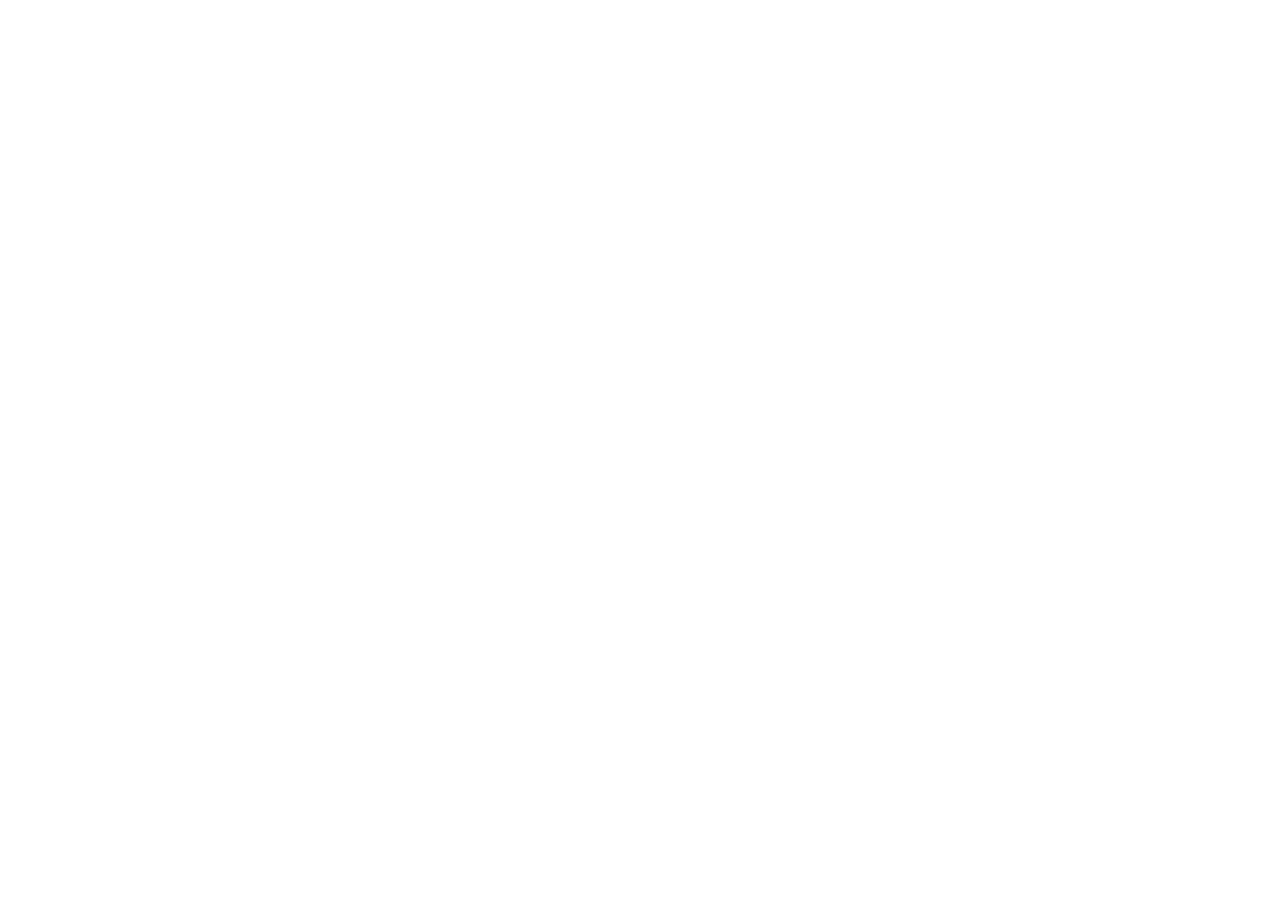
==== commit 45a82fed: "HTTPS no site publicado: redirecionamento pelo navegador e cookies Secure O certificado já existia (" ====
--- a/admin.html
+++ b/admin.html
@@ -2,6 +2,9 @@
 <html lang="pt-BR">
 <head>
   <meta charset="UTF-8" />
+  <!-- Site publicado só por HTTPS. Quem redireciona é o navegador, que sabe com
+       certeza como chegou; atrás do proxy da hospedagem o servidor não sabe. -->
+  <script>if(location.protocol==="http:"&&!/^(localhost|127\.|10\.|192\.168\.|\[::1\])/.test(location.hostname))location.replace("https://"+location.host+location.pathname+location.search+location.hash);</script>
   <meta name="viewport" content="width=device-width, initial-scale=1" />
   <meta name="robots" content="noindex" />
   <meta name="description" content="Painel administrativo do salão Aline Dan." />
@@ -9,7 +12,7 @@
   <link rel="preconnect" href="https://fonts.googleapis.com" />
   <link rel="preconnect" href="https://fonts.gstatic.com" crossorigin />
   <link href="https://fonts.googleapis.com/css2?family=Cormorant+Garamond:ital,wght@0,400;0,500;0,600;1,400;1,500&family=Great+Vibes&family=Jost:wght@300;400;500&display=swap" rel="stylesheet" />
-  <link rel="stylesheet" href="styles.css?v=95" />
+  <link rel="stylesheet" href="styles.css?v=96" />
 </head>
 <body>
   <a class="skip-link" href="#conteudo">Pular para o conteúdo</a>
@@ -218,7 +221,7 @@
     </div>
   </footer>
 
-  <script src="common.js?v=95"></script>
-  <script src="admin.js?v=95"></script>
+  <script src="common.js?v=96"></script>
+  <script src="admin.js?v=96"></script>
 </body>
 </html>
